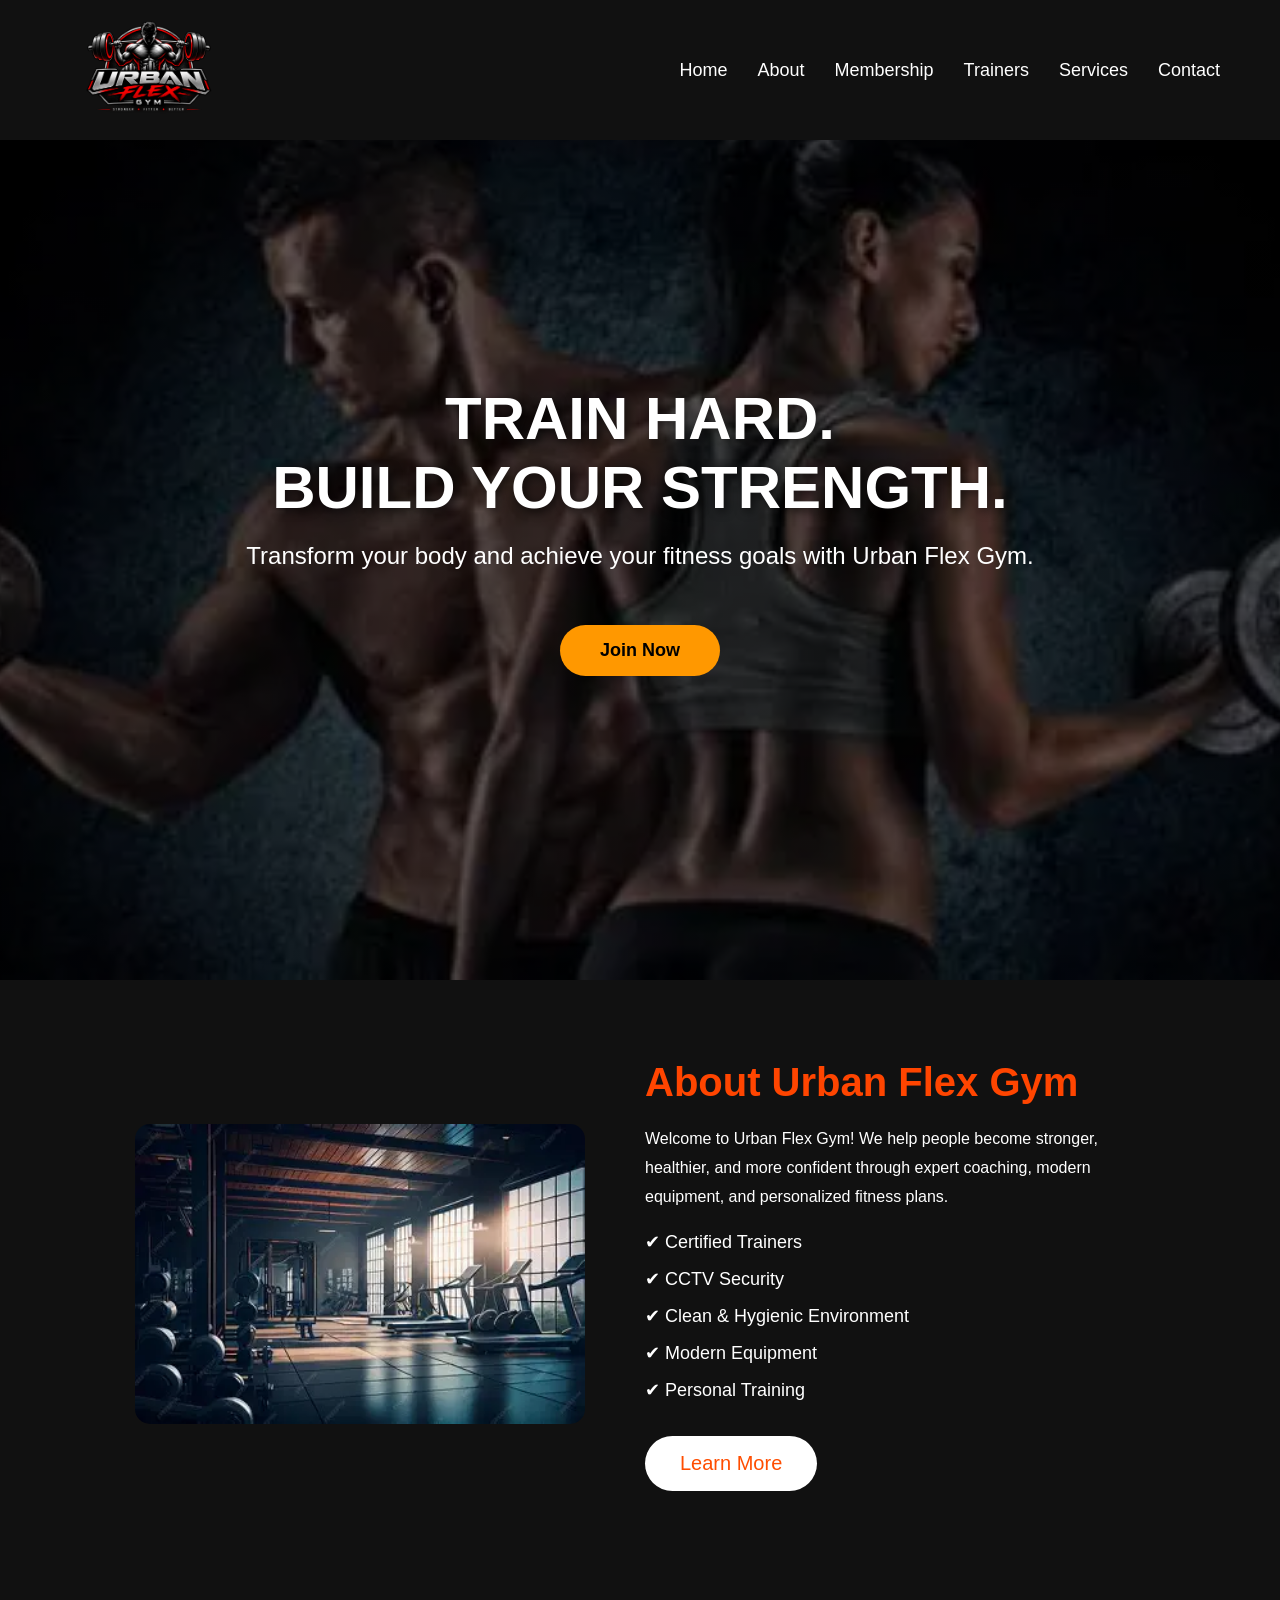
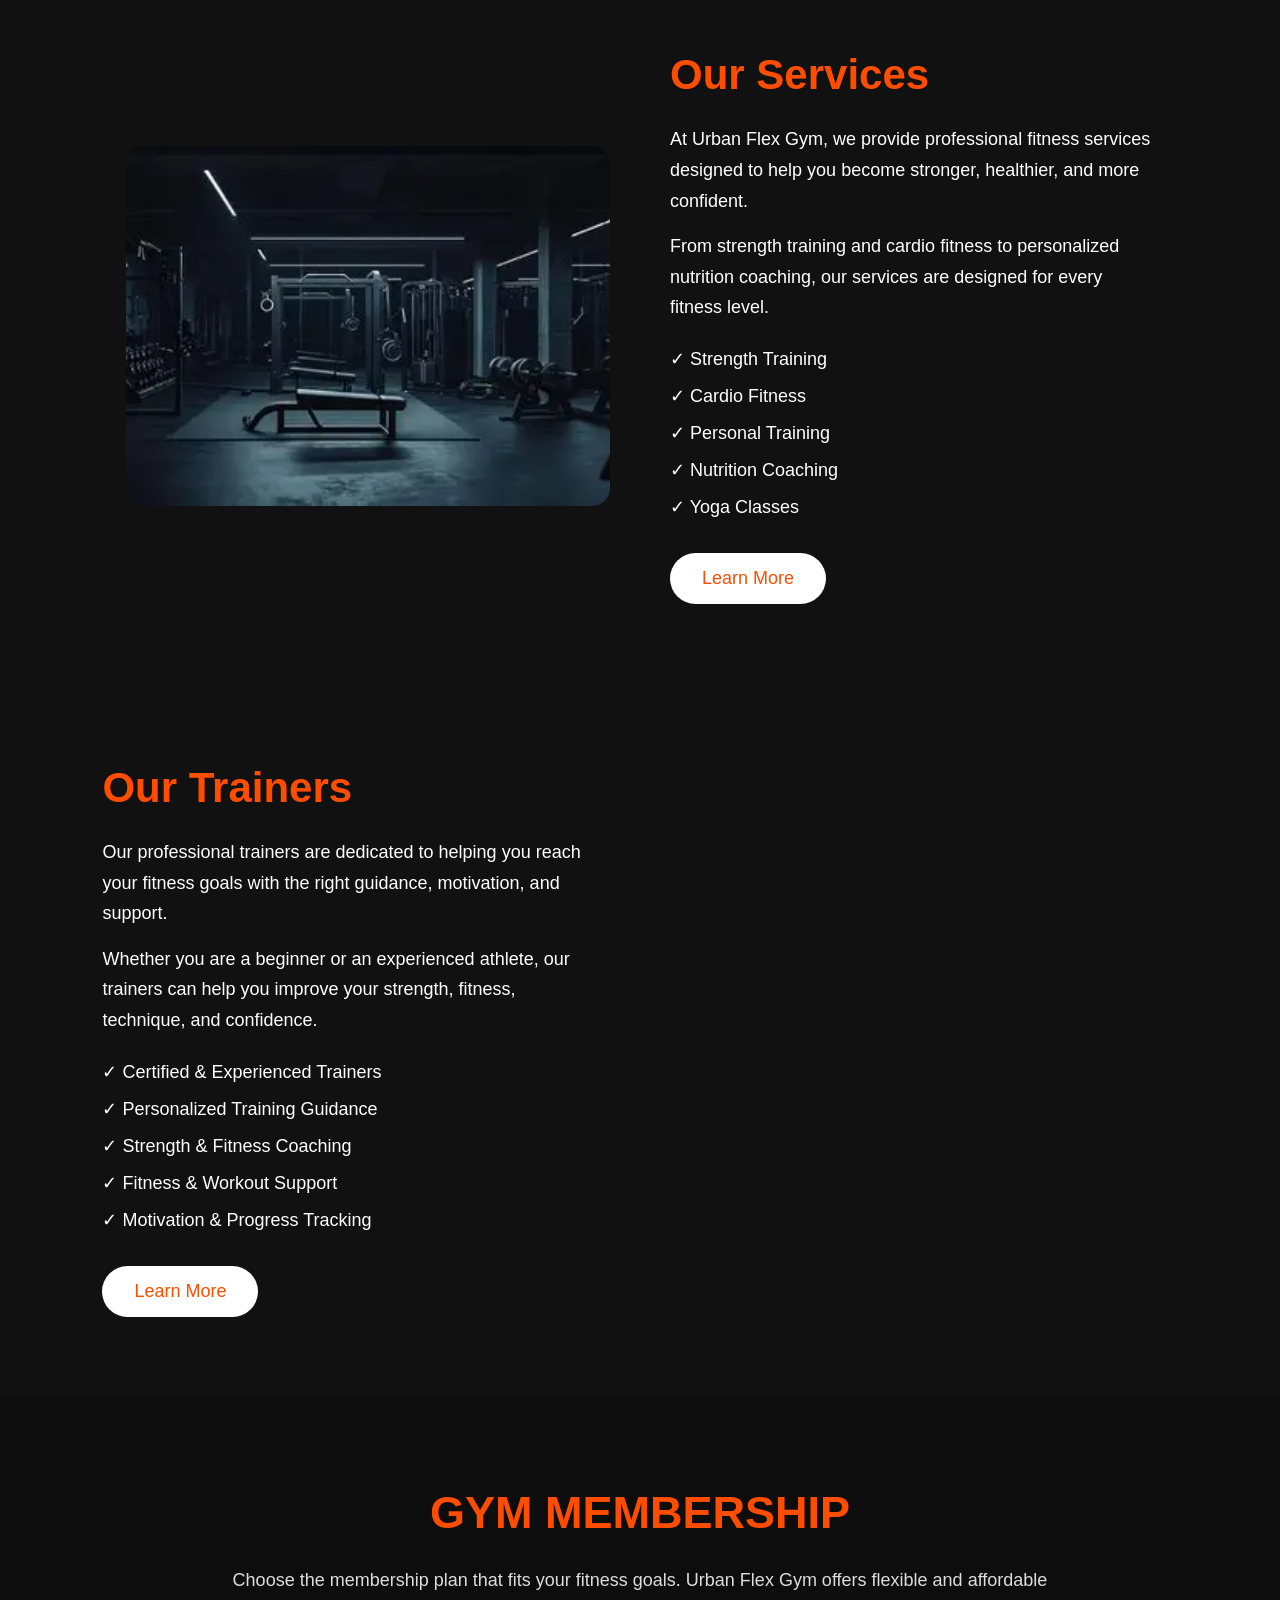
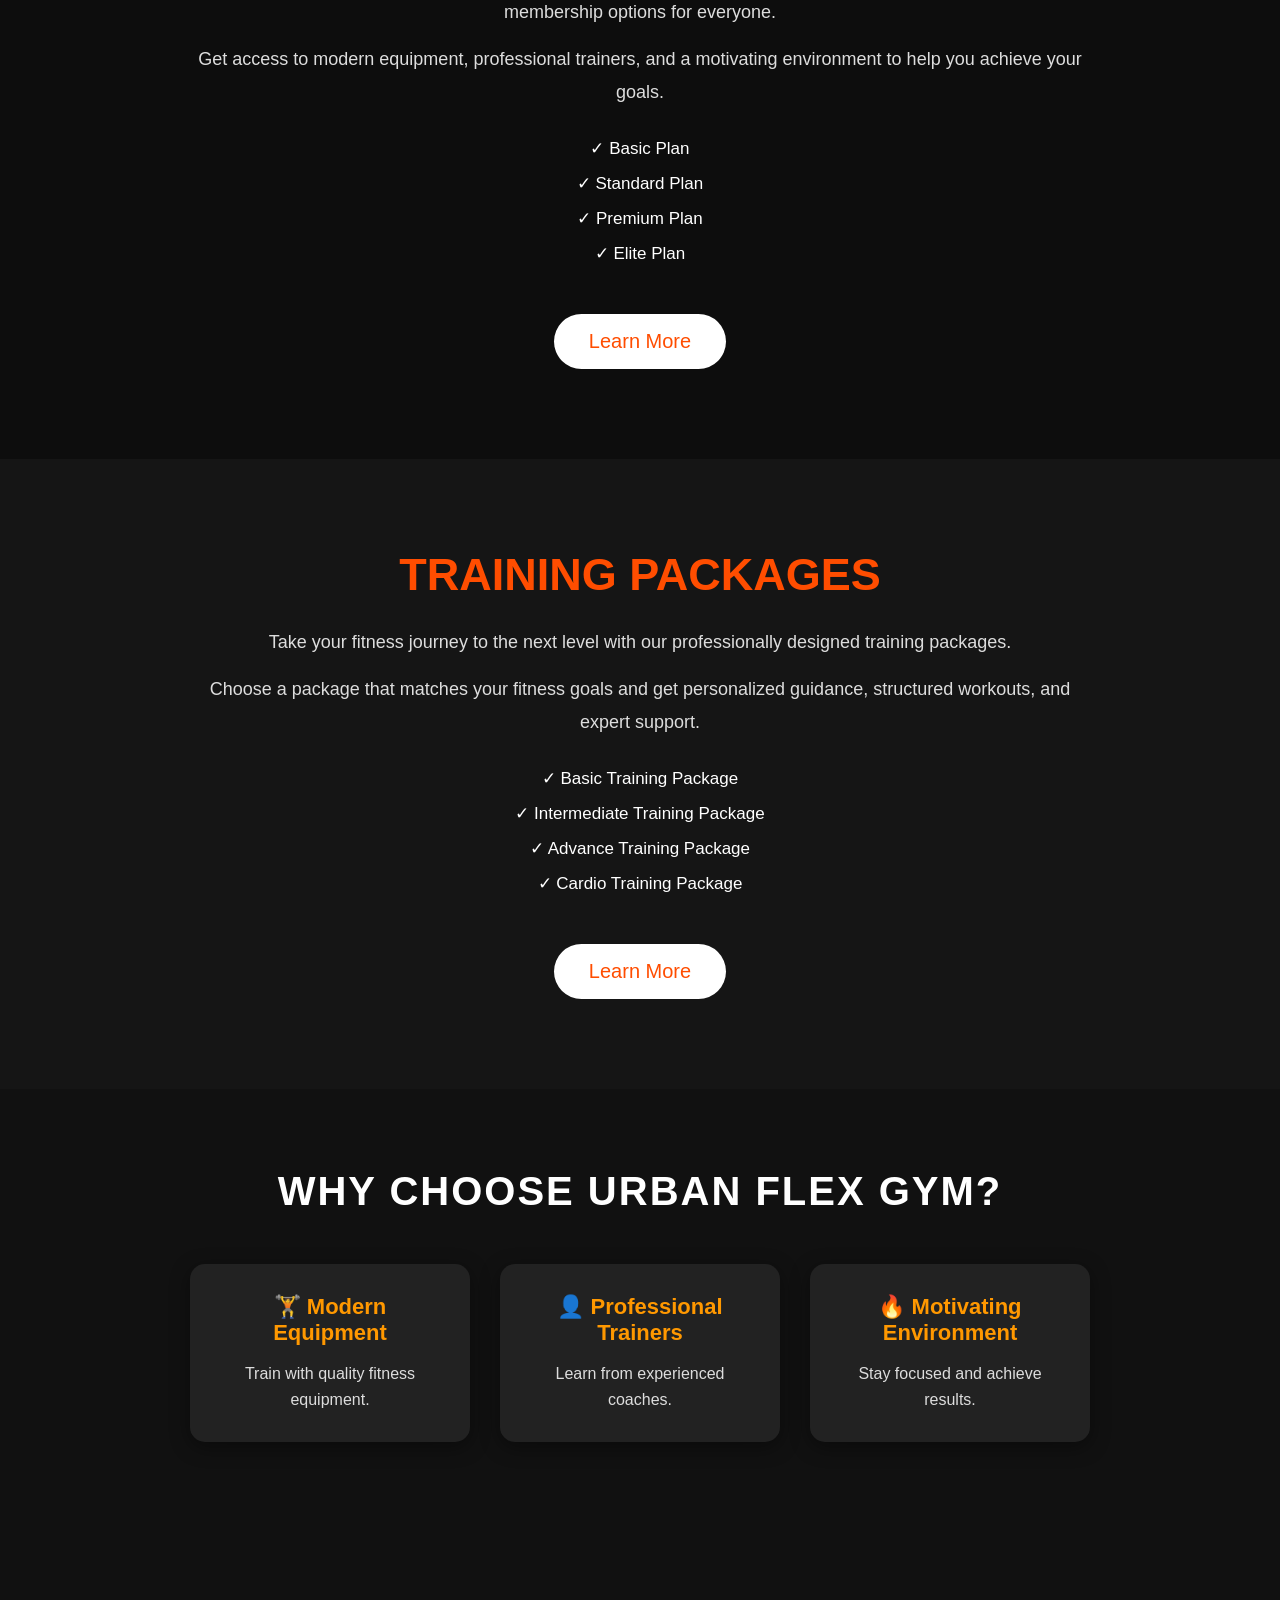
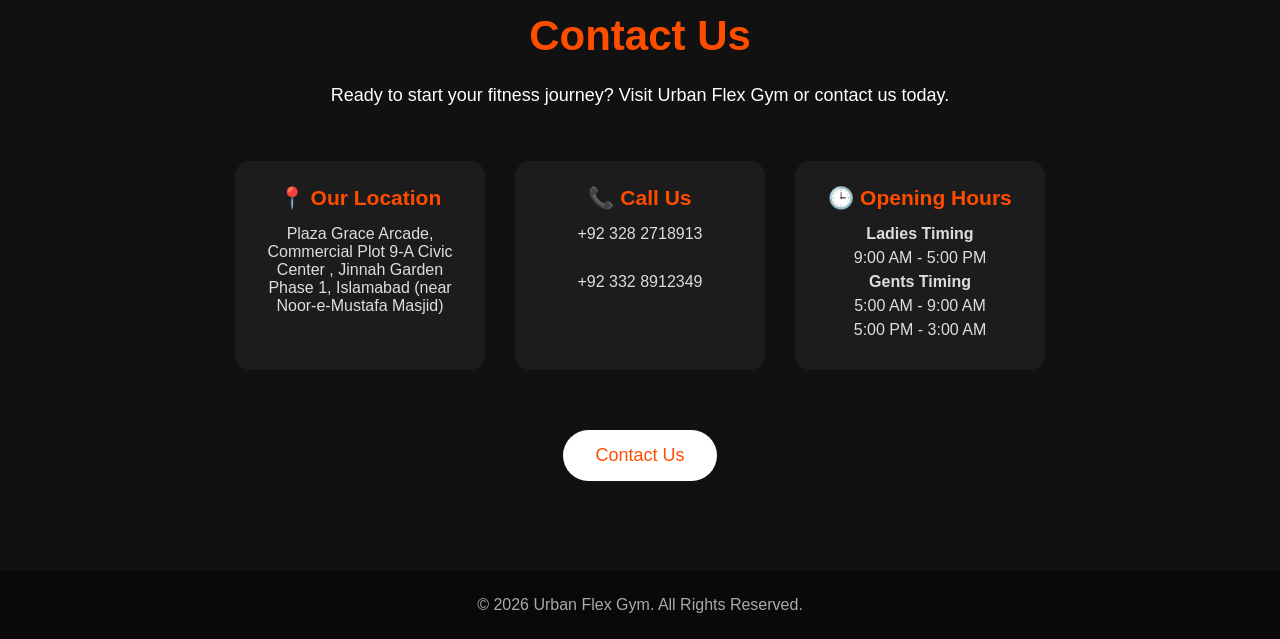
==== index.html @ c43db7a6 "Update index.html" ====
<!DOCTYPE html>
<html lang="en">
<head>
    <meta charset="UTF-8">
    <meta name="viewport" content="width=device-width, initial-scale=1.0">
    <meta name="google-site-verification" content="N450OUTRrQP66D0d65QCOvaPTi2yHdJYm7eD_qk-cuo" />
    <title>URBAN FLEX GYM</title>
    <link rel="stylesheet" href="style.css">
</head>
<body>

<nav>
 <h2 class="logo">UFG <span>Urban Flex Gym</span></h2>
        <header>
    <nav class="navbar">
        <div class="logo">
            <img src="565ece31-063a-4059-86ee-0f051c8fa37d.png" alt="Urban Flex Gym logo" class="logo-img">
           </div>
        <ul class="nav-links">
            <li><a href="index.html">Home</a></li>
            <li><a href="about.html">About</a></li>
            <li><a href="membership packages.html">Membership</a></li>
            <li><a href="trainers.html">Trainers</a></li>
            <li><a href="services.html">Services</a></li>
            <li><a href="contact.html">Contact</a></li>
        </ul> 
    </nav>
</header>
</nav>
<section class="hero">

    <div class="hero-content">
        <h1>
TRAIN HARD.
<br>
BUILD YOUR STRENGTH.
</h1>


<p>
Transform your body and achieve your fitness goals with Urban Flex Gym.
</p>
<a href="contact.html" class="join-btn">
    Join Now
</a>

        
    </div>

</section>
<section class="about" id="about">

    <div class="about-image">
        <img src="OIP (1).webp" alt="Gym">
        
    </div>

    <div class="about-text">

        <h2>About Urban Flex Gym</h2>

        <p>
            Welcome to Urban Flex Gym! We help people become stronger,
            healthier, and more confident through expert coaching,
            modern equipment, and personalized fitness plans.
        </p>

        <ul>
            <li>✔ Certified Trainers</li>
            <li>✔ CCTV Security</li>
            <li>✔ Clean & Hygienic Environment</li>
            <li>✔ Modern Equipment</li>
            <li>✔ Personal Training</li>

        </ul>

        <a href="about.html" class="learn-more">Learn More</a>

    </div>

</section>
<!-- Services Section -->
<section class="services-section">

    <div class="services-image">
        <img src="OIP (2).webp" alt="Urban Flex Gym Services">
    </div>

    <div class="services-content">

        <h2>Our Services</h2>

        <p>
            At Urban Flex Gym, we provide professional fitness services
            designed to help you become stronger, healthier, and more confident.
        </p>

        <p>
            From strength training and cardio fitness to personalized
            nutrition coaching, our services are designed for every fitness level.
        </p>

        <ul>
            <li>✓ Strength Training</li>
            <li>✓ Cardio Fitness</li>
            <li>✓ Personal Training</li>
            <li>✓ Nutrition Coaching</li>
            
            <li>✓ Yoga Classes</li>
        </ul>

        <a href="services.html" class="learn-more">
            Learn More
        </a>

    </div>

</section>
<!-- Trainers Section -->
<section class="trainers-section">

    

    <div class="trainers-content">

        <h2>Our Trainers</h2>

        <p>
            Our professional trainers are dedicated to helping you reach
            your fitness goals with the right guidance, motivation, and support.
        </p>

        <p>
            Whether you are a beginner or an experienced athlete, our trainers
            can help you improve your strength, fitness, technique, and confidence.
        </p>

        <ul>
            <li>✓ Certified & Experienced Trainers</li>
            <li>✓ Personalized Training Guidance</li>
            <li>✓ Strength & Fitness Coaching</li>
            
            <li>✓ Fitness & Workout Support</li>
            <li>✓ Motivation & Progress Tracking</li>
        </ul>

        <a href="trainers.html" class="learn-more">
            Learn More
        </a>

    </div>

</section>

    
<!-- Membership Section -->
<section class="membership-section">

    <div class="membership-content">

        <h2>Gym Membership</h2>

        <p>
            Choose the membership plan that fits your fitness goals.
            Urban Flex Gym offers flexible and affordable membership
            options for everyone.
        </p>

        <p>
            Get access to modern equipment, professional trainers,
            and a motivating environment to help you achieve your goals.
        </p>

        <ul>
        
            
            <li>✓ Basic Plan</li>
            <li>✓ Standard Plan</li>
            <li>✓ Premium Plan</li>
            <li>✓ Elite Plan</li>
        </ul>

        <a href="membership packages.html" class="learn-more">
            Learn More
        </a>

    </div>

</section>
<!-- Training Packages Section -->
<section class="training-section">

    

    <div class="training-content">

        <h2>Training Packages</h2>

        <p>
            Take your fitness journey to the next level with our
            professionally designed training packages.
        </p>

        <p>
            Choose a package that matches your fitness goals and get
            personalized guidance, structured workouts, and expert support.
        </p>

        <ul>
            <li>✓ Basic Training Package</li>
            <li>✓ Intermediate Training Package</li>
            
            <li>✓ Advance Training Package</li>
            <li>✓ Cardio Training Package</li>
    
        </ul>

        <a href="membership packages.html" class="learn-more">
            Learn More
        </a>

    </div>

</section>
<!-- Why Choose Us -->


<section class="why-us">


<h2>
Why Choose Urban Flex Gym?
</h2>


<div class="why-container">


<div>
<h3>🏋 Modern Equipment</h3>
<p>Train with quality fitness equipment.</p>
</div>



<div>
<h3>👤 Professional Trainers</h3>
<p>Learn from experienced coaches.</p>
</div>



<div>
<h3>🔥 Motivating Environment</h3>
<p>Stay focused and achieve results.</p>
</div>



</div>


</section>

<!-- Contact Us Section -->
<section class="contact-section">

    <div class="contact-content">

        <h2>Contact Us</h2>

        <p>
            Ready to start your fitness journey?
            Visit Urban Flex Gym or contact us today.
        </p>

        <div class="contact-info">

            <div class="contact-item">
                <h3>📍 Our Location</h3>
                <p>Plaza Grace Arcade,
                    Commercial Plot 9-A 
                    Civic Center ,
                    Jinnah Garden Phase 1, Islamabad
                    (near Noor-e-Mustafa Masjid)</p>
            </div>

            <div class="contact-item">
                <h3>📞 Call Us</h3>
                <p>+92 328 2718913</p><br>
                <p>+92 332 8912349</p>
            </div>

            
            <div class="contact-item">
    <h3>🕒 Opening Hours</h3>

    <p><strong>Ladies Timing</strong></p>
    <p>9:00 AM - 5:00 PM</p>

    <p><strong>Gents Timing</strong></p>
    <p>5:00 AM - 9:00 AM</p>
    <P>5:00 PM - 3:00 AM </P>
     </div>

</div>
<a href="contact.html" class="learn-more">
            Contact Us
        </a>

    </div>
</section>
<footer>

<p>
© 2026 Urban Flex Gym. All Rights Reserved.
</p>

</footer>



</body>

</html>
---- style.css ----
html{
    scroll-behavior:smooth;
}
*{
    margin:0;
    padding:0;
    box-sizing:border-box;
}
header{
    position: fixed;
    top: 0;
    width: 100%;
    z-index: 1000;
}
body{
    font-family:Arial, sans-serif;
    padding-top: 80px;
}
nav{
    display:flex;
    justify-content:space-between;
    align-items:center;
    padding:20px 60px;
    background:#111;
    position:fixed;
    top:0;
    left:0;
    width:100%;
    z-index:1000;
}
.logo{
    color:#ff4500;
    font-size:30px;
    font-weight:bold;
}
.logo-img{
    height: 100px;/*adjust size*/
    width:auto;
    display:block;
}
.logo span{
    color:white;
    font-size:22px;
}
nav ul{
    display:flex;
    list-style:none;
    gap:30px;
}

nav a{
    color:white;
    text-decoration:none;
    font-size:18px;
    transition:0.3s;
}

nav a:hover{
    color:#ff4500;
}
.hero{
    height:100vh;
    background:
        linear-gradient(rgba(0,0,0,0.6), rgba(0,0,0,0.6)),
        url("OIP.webp");

    background-size:cover;
    background-position:center;

    display:flex;
    justify-content:center;
    align-items:center;
    text-align:center;
    color:white;
}
.hero button{
    transition:all 0.3s ease;
}

.hero button:hover{
    background: white;
    color: orangered;
    transform: translateY(-3px);
    box-shadow: 0 10px 20px rgba(255,102,0,0.5);
}

.hero h1{
    font-size:60px;
    margin-bottom:20px;
    transition:0.3s;
      text-shadow: 3px 3px 10px rgba(0,0,0,0.6);

}
.hero h1:hover{
    letter-spacing:3px;
    font-size: 70px;

}

.hero p{
    font-size:24px;
    margin-bottom:30px
}
    .btn{
    display:inline-block;
    background:#ff4500;
    color:white;
    padding:15px 40px;
    text-decoration:none;
    border-radius:50px;
    font-weight:bold;
    transition:0.3s;
}
.btn:hover{
    background:#ff6a00;
    transform:translateY(-5px);
}
@media (max-width:768px){

    nav{
        flex-direction:column;
        padding:20px;
    }

    nav ul{
        flex-direction:column;
        margin-top:20px;
        gap:15px;
    }

    .hero h1{
        font-size:40px;
    }

    .hero p{
        font-size:20px;
    }

}
nav ul li a{
    color: white;
    text-decoration: none;
    transition: 0.3s ease;
}

nav ul li a:hover{
    color: orangered;
}
/* Join Now Button */

.join-btn {

    display: inline-block;

    margin-top: 25px;

    padding: 15px 40px;

    background: #ff9800;

    color: black;

    text-decoration: none;

    font-size: 18px;

    font-weight: bold;

    border-radius: 30px;

    transition: 0.3s;

}


.join-btn:hover {

    background: white;

    color: black;

    transform: scale(1.08);

}
/* ==========================
   Why Choose Us Section
========================== */

.why-us {

    padding: 80px 20px;

    text-align: center;

    background: #111;

    color: white;

}


.why-us h2 {

    font-size: 40px;

    margin-bottom: 50px;

    text-transform: uppercase;

    letter-spacing: 2px;

}



.why-container {

    display: flex;

    justify-content: center;

    gap: 30px;

    flex-wrap: wrap;

}



.why-container div {

    width: 280px;

    background: #222;

    padding: 30px;

    border-radius: 15px;

    box-shadow: 0 5px 20px rgba(0,0,0,0.4);

    transition: 0.4s;

}



.why-container div:hover {

    transform: translateY(-10px);

    border: 2px solid #ff9800;

}



.why-container h3 {

    color: #ff9800;

    font-size: 22px;

    margin-bottom: 15px;

}



.why-container p {

    color: #ddd;

    line-height: 1.6;

}






/* ==========================
   Home CTA Section
========================== */


.home-cta {

    padding: 90px 20px;

    text-align: center;

    color: white;


    background:

    linear-gradient(
        rgba(0,0,0,0.75),
        rgba(0,0,0,0.75)
    ),

    url("images/gym-background.jpg");


    background-size: cover;

    background-position: center;

}



.home-cta h2 {

    font-size: 45px;

    margin-bottom: 20px;

}



.home-cta p {

    font-size: 20px;

    margin-bottom: 35px;

}




/* Button */

.home-cta .btn {

    display: inline-block;

    padding: 15px 35px;

    background: #ff9800;

    color: black;

    text-decoration: none;

    border-radius: 30px;

    font-weight: bold;

    transition: 0.3s;

}



.home-cta .btn:hover {

    background: white;

    transform: scale(1.05);

}
.about{
    display: flex;
    justify-content: center;
    align-items: center;
    gap: 60px;
    padding: 80px 10%;
    background: #111;
    color: white;
    flex-wrap: wrap;
}
.about-image img{
    width: 450px;
    border-radius: 15px;
}
.about-text{
    max-width: 500px;
}
.about-text h2{
    font-size: 40px;
    margin-bottom: 20px;
    color: orangered;
}
.about-text p{
    line-height: 1.8;
    margin-bottom: 20px;
}
.about-text ul{
    list-style: none;
    padding: 0;
}
.about-text li{
    margin: 15px 0;
    font-size: 18px;
}
.about-text button{
    margin-top: 25px;
    padding: 15px 35px;
    border: none;
    border-radius: 30px;
    background: orangered;
    color: white;
    font-size: 18px;
    cursor: pointer;
    transition: 0.3s;
}
.about-text button:hover{
    background: white;
    color: orangered;
}
.page-banner{
    background:#111;
    color:white;
    text-align:center;
    padding:80px 20px;
}

.page-banner h1{
    font-size:50px;
    color:#ff5a00;
    margin-bottom:10px;
}

.page-banner p{
    color:#ddd;
    font-size:20px;
}

.about-page{
    width:90%;
    max-width:1200px;
    margin:60px auto;
}

.about-card{
    background:#2b2b2b;
    color:white;
    padding:35px;
    margin-bottom:30px;
    border-radius:15px;
    box-shadow:0 0 15px rgba(0,0,0,.3);
    transition:0.3s;
}

.about-card:hover{
    transform:translateY(-8px);
    box-shadow:0 0 25px rgba(255,90,0,.4);
}

.about-card h2{
    color:#ff5a00;
    margin-bottom:20px;
}

.about-card p{
    line-height:1.8;
    color:#ddd;
}

.about-card ul{
    margin-top:20px;
    padding-left:20px;
}

.about-card ul li{
    margin-bottom:12px;
    color:#ddd;
}

.active{
    color:#ff5a00;
    font-weight:bold;
}
.learn-more {
    display: inline-block;
    background-color: white;
    color: #ff4d00;
    text-decoration: none;
    padding: 16px 35px;
    border-radius: 30px;
    font-size: 20px;
    margin-top: 20px;
    transition: 0.3s;
}

.learn-more:hover {
    background-color: #ff4d00;
    color: white;
    transform: translateY(-3px);
}
/* ================================= */
/* PROFESSIONAL SERVICES PAGE */
/* ================================= */


/* Services Hero */

.services-hero {
    padding: 100px 8%;
    background-color: #111;
    text-align: center;
}

.services-hero h2 {
    color: #ff4d00;
    font-size: 52px;
    margin-bottom: 20px;
}

.services-hero p {
    color: white;
    font-size: 20px;
    line-height: 1.6;
}


/* Services Introduction */

.services-intro {
    padding: 70px 8%;
    background-color: #181818;
    text-align: center;
}

.services-intro h2 {
    color: #ff4d00;
    font-size: 38px;
    margin-bottom: 20px;
}

.services-intro p {
    color: #ddd;
    max-width: 850px;
    margin: auto;
    font-size: 18px;
    line-height: 1.8;
}


/* Services Cards */

.services-page {
    padding: 80px 8%;
    background-color: #111;

    display: grid;
    grid-template-columns: repeat(3, 1fr);
    gap: 30px;
}


/* Individual Service */

.service-box {
    background-color: #1c1c1c;
    padding: 40px 30px;

    border-radius: 15px;

    text-align: center;

    border: 1px solid #292929;

    transition: 0.3s;
}

.service-box:hover {
    transform: translateY(-10px);

    border-color: #ff4d00;

    box-shadow: 0 10px 30px rgba(255, 77, 0, 0.25);
}


/* Service Icon */

.service-icon {
    font-size: 45px;
    margin-bottom: 20px;
}


.service-box h3 {
    color: #ff4d00;
    font-size: 25px;
    margin-bottom: 15px;
}


.service-box p {
    color: #ddd;
    font-size: 16px;
    line-height: 1.7;
}


/* Benefits Section */

.service-benefits {
    padding: 80px 8%;
    background-color: #181818;
    text-align: center;
}


.service-benefits h2 {
    color: #ff4d00;
    font-size: 40px;
    margin-bottom: 50px;
}


.benefits-container {
    display: flex;
    justify-content: center;
    gap: 30px;
    flex-wrap: wrap;
}


.benefit {
    width: 280px;
    padding: 30px;
    background-color: #222;
    border-radius: 15px;
}


.benefit h3 {
    color: white;
    font-size: 20px;
}


.benefit p {
    color: #bbb;
    line-height: 1.6;
}


/* Call To Action */

.services-cta {
    padding: 90px 8%;
    background-color: #ff4d00;
    text-align: center;
}


.services-cta h2 {
    color: white;
    font-size: 42px;
    margin-bottom: 15px;
}


.services-cta p {
    color: white;
    font-size: 19px;
    margin-bottom: 30px;
}


.services-cta .learn-more {
    display: inline-block;

    background-color: white;
    color: #ff4d00;

    text-decoration: none;

    padding: 15px 35px;

    border-radius: 30px;

    font-size: 18px;
    font-weight: bold;

    transition: 0.3s;
}


.services-cta .learn-more:hover {
    background-color: #111;
    color: white;
}
/* Services Section */

.services-section {
    min-height: 600px;
    padding: 80px 8%;
    background-color: #111;
    display: flex;
    align-items: center;
    justify-content: center;
    gap: 60px;
}

.services-image {
    width: 45%;
}

.services-image img {
    width: 100%;
    height: 360px;
    object-fit: cover;
    border-radius: 18px;
}

.services-content {
    width: 45%;
}

.services-content h2 {
    color: #ff4d00;
    font-size: 42px;
    margin-bottom: 25px;
}

.services-content p {
    color: white;
    font-size: 18px;
    line-height: 1.7;
    margin-bottom: 15px;
}

.services-content ul {
    list-style: none;
    padding: 0;
    margin: 25px 0;
}

.services-content li {
    color: white;
    font-size: 18px;
    margin: 15px 0;
}

.services-content .learn-more {
    display: inline-block;
    background-color: white;
    color: #ff4d00;
    text-decoration: none;
    padding: 15px 32px;
    border-radius: 30px;
    font-size: 18px;
    margin-top: 10px;
    transition: 0.3s;
}

.services-content .learn-more:hover {
    background-color: #ff4d00;
    color: white;
    transform: translateY(-3px);
}
/* =========================================================
   MEMBERSHIP PAGE ONLY
   DO NOT AFFECT OTHER PAGES
========================================================= */


/* =========================
   MEMBERSHIP HERO
========================= */

.membership-hero {
    min-height: 380px;
    padding: 90px 20px;

    display: flex;
    flex-direction: column;
    align-items: center;
    justify-content: center;

    text-align: center;

    background:
        linear-gradient(
            rgba(0,0,0,0.72),
            rgba(0,0,0,0.90)
        ),
        url("images/gym-bg.jpg");

    background-size: cover;
    background-position: center;
}

.membership-hero h2 {
    color: #ffffff;
    font-size: clamp(40px, 6vw, 62px);
    text-transform: uppercase;
    margin-bottom: 20px;
}

.membership-hero h2::after {
    content: "";
    display: block;

    width: 65px;
    height: 3px;

    background: #ff4d00;

    margin: 18px auto;
}

.membership-hero p {
    max-width: 700px;

    color: #cccccc;

    font-size: 18px;
}


/* =========================
   MEMBERSHIP INTRO
========================= */

.membership-intro {
    padding: 65px 20px 35px;

    background: #0d0d0d;

    text-align: center;
}

.membership-intro h2 {
    color: #ffffff;

    font-size: 42px;

    text-transform: uppercase;

    margin-bottom: 15px;
}

.membership-intro h2::after {
    content: "";

    display: block;

    width: 55px;
    height: 3px;

    background: #ff4d00;

    margin: 15px auto;
}

.membership-intro p {
    max-width: 800px;

    margin: auto;

    color: #aaaaaa;

    font-size: 16px;
}


/* =========================================================
   MEMBERSHIP CARDS
========================================================= */

.membership-container {

    max-width: 1400px;

    margin: 0 auto;

    padding: 40px 5% 90px;

    background: #0d0d0d;

    display: grid;

    grid-template-columns: repeat(4, 1fr);

    gap: 25px;

    align-items: stretch;
}


/* =========================
   CARD
========================= */

.membership-card {

    position: relative;

    min-height: 530px;

    padding: 32px 26px 28px;

    display: flex;

    flex-direction: column;

    background:
        linear-gradient(
            145deg,
            #191919,
            #0d0d0d
        );

    border: 1px solid #333333;

    border-radius: 16px;

    box-shadow:
        0 15px 35px rgba(0,0,0,0.45);

    transition: 0.4s ease;
}


.membership-card:hover {

    transform: translateY(-10px);

    border-color: #ff4d00;

    box-shadow:
        0 20px 45px rgba(255,77,0,0.20);
}


/* =========================
   CARD TOP
========================= */

.membership-card .card-top {

    text-align: center;
}

.membership-card .card-top h2,
.membership-card .card-top h3 {

    color: #ffffff;

    font-size: 23px;

    text-transform: uppercase;

    margin-bottom: 15px;
}


/* =========================
   PRICE
========================= */

.membership-card .price {

    color: #ff4d00;

    font-size: 38px;

    font-weight: 900;

    margin-bottom: 8px;
}

.membership-card .price small {

    color: #ffffff;

    font-size: 17px;

    font-weight: 700;
}


/* =========================
   DURATION
========================= */

.membership-card .duration {

    display: inline-block;

    padding: 5px 17px;

    margin-bottom: 25px;

    background: #292929;

    color: #dddddd;

    border-radius: 20px;

    font-size: 12px;

    font-weight: bold;

    letter-spacing: 1px;
}


/* =========================
   CARD LINE
========================= */

.membership-card .card-line {

    width: 100%;

    height: 1px;

    background: #303030;

    margin-bottom: 18px;
}


/* =========================
   FEATURES
========================= */

.membership-card ul {

    margin-bottom: 25px;
}

.membership-card ul li {

    padding: 13px 0;

    border-bottom: 1px solid #292929;

    color: #dddddd;

    font-size: 14px;
}


/* =========================
   JOIN BUTTON
========================= */

.membership-card .join-button,
.membership-card > a {

    width: 100%;

    margin-top: auto;

    padding: 14px;

    display: block;

    text-align: center;

    background: transparent;

    border: 1px solid #ff4d00;

    border-radius: 6px;

    color: #ffffff;

    font-size: 13px;

    font-weight: 900;

    text-transform: uppercase;

    letter-spacing: 1px;

    transition: 0.3s ease;
}

.membership-card .join-button:hover,
.membership-card > a:hover {

    background: #ff4d00;

    color: #ffffff;

    transform: translateY(-3px);
}


/* =========================================================
   MOST POPULAR MEMBERSHIP
========================================================= */

.membership-card.popular {

    border: 2px solid #ff4d00;

    box-shadow:
        0 0 30px rgba(255,77,0,0.22);
}

.membership-card.popular:hover {

    transform: translateY(-13px);

    box-shadow:
        0 0 45px rgba(255,77,0,0.30);
}


/* =========================
   POPULAR BADGE
========================= */

.membership-card .popular-badge {

    position: absolute;

    top: -14px;

    left: 50%;

    transform: translateX(-50%);

    background: #ff4d00;

    color: #ffffff;

    padding: 7px 20px;

    border-radius: 20px;

    font-size: 10px;

    font-weight: 900;

    letter-spacing: 1px;

    white-space: nowrap;
}


/* =========================================================
   ELITE PLAN
========================================================= */

.membership-card.elite {

    border: 1px solid #ff4d00;

    background:
        linear-gradient(
            145deg,
            #21140d,
            #0d0d0d
        );

    box-shadow:
        0 0 30px rgba(255,77,0,0.20);
}

.membership-card.elite:hover {

    border-color: #ff6a00;

    box-shadow:
        0 0 50px rgba(255,77,0,0.32);
}


/* Elite Label */

.membership-card .elite-label {

    position: absolute;

    top: -14px;

    left: 50%;

    transform: translateX(-50%);

    background: #ff4d00;

    color: #ffffff;

    padding: 7px 22px;

    border-radius: 20px;

    font-size: 10px;

    font-weight: 900;

    letter-spacing: 1px;

    white-space: nowrap;
}


/* =========================================================
   TRAINING PACKAGES ONLY
========================================================= */

.packages {

    max-width: 1200px;

    margin: 0 auto;

    padding: 80px 5%;

    background: #080808;

    display: grid;

    grid-template-columns: repeat(3, 1fr);

    gap: 28px;
}


/* =========================
   TRAINING CARD
========================= */

.package-card {

    position: relative;

    min-height: 470px;

    padding: 35px 28px;

    display: flex;

    flex-direction: column;

    background:
        linear-gradient(
            145deg,
            #191919,
            #0d0d0d
        );

    border: 1px solid #333333;

    border-radius: 16px;

    box-shadow:
        0 15px 35px rgba(0,0,0,0.45);

    transition: 0.4s ease;
}

.package-card:hover {

    transform: translateY(-10px);

    border-color: #ff4d00;

    box-shadow:
        0 20px 45px rgba(255,77,0,0.20);
}


/* Training Heading */

.package-card h2 {

    color: #ffffff;

    font-size: 22px;

    margin-bottom: 15px;

    text-transform: uppercase;
}


/* Training Price */

.package-card h3 {

    color: #ff4d00;

    font-size: 32px;

    font-weight: 900;

    margin-bottom: 12px;
}


/* Description */

.package-card > p {

    color: #999999;

    font-size: 14px;

    margin-bottom: 18px;
}


/* Features */

.package-card ul {

    margin-bottom: 25px;
}

.package-card li {

    padding: 11px 0;

    border-bottom: 1px solid #292929;

    color: #dddddd;

    font-size: 14px;
}


/* Training Button */

.package-card .btn {

    width: 100%;

    margin-top: auto;

    background: transparent;

    border: 1px solid #ff4d00;

    color: #ffffff;
}

.package-card .btn:hover {

    background: #ff4d00;

    color: #ffffff;
}


/* =========================================================
   TRAINING POPULAR
========================================================= */

.package-card.popular {

    border: 2px solid #ff4d00;

    box-shadow:
        0 0 30px rgba(255,77,0,0.20);
}

.package-card.popular:hover {

    transform: translateY(-13px);
}


/* Training Badge */

.package-card .badge {

    position: absolute;

    top: -14px;

    left: 50%;

    transform: translateX(-50%);

    background: #ff4d00;

    color: #ffffff;

    padding: 7px 20px;

    border-radius: 20px;

    font-size: 10px;

    font-weight: 900;

    letter-spacing: 1px;

    white-space: nowrap;
}


/* =========================================================
   MEMBERSHIP BENEFITS
========================================================= */

.membership-benefits {

    padding: 90px 5%;

    background: #111111;

    text-align: center;
}

.membership-benefits h2 {
    font-size: 42px;
    text-transform: uppercase;
    margin-bottom: 50px;

    color: #ff4d00;
    font-weight: 900;

    text-shadow: 0 0 15px rgba(255, 77, 0, 0.35);
}
.membership-benefit-container {

    max-width: 1200px;

    margin: auto;

    display: grid;

    grid-template-columns: repeat(4, 1fr);

    gap: 22px;
}

.membership-benefit {

    padding: 30px 22px;

    background: #191919;

    border: 1px solid #292929;

    border-radius: 13px;

    transition: 0.3s ease;
}

.membership-benefit:hover {

    transform: translateY(-8px);

    border-color: #ff4d00;

    box-shadow:
        0 12px 30px rgba(255,77,0,0.18);
}

.membership-benefit h3 {

    color: #ff4d00;

    font-size: 19px;

    margin-bottom: 12px;
}

.membership-benefit p {

    color: #aaaaaa;

    font-size: 14px;
}


/* =========================================================
   MEMBERSHIP CTA
========================================================= */

.membership-cta {

    padding: 100px 20px;

    text-align: center;

    background:
        linear-gradient(
            rgba(0,0,0,0.78),
            rgba(0,0,0,0.90)
        ),
        url("images/gym-bg.jpg");

    background-size: cover;

    background-position: center;
}

.membership-cta p {

    color: #ff4d00;

    font-size: 12px;

    font-weight: 900;

    letter-spacing: 3px;

    margin-bottom: 12px;
}

.membership-cta h2 {

    font-size: clamp(32px, 5vw, 55px);

    text-transform: uppercase;

    margin-bottom: 30px;
}

.membership-cta a {

    display: inline-block;

    padding: 14px 32px;

    background: #ff4d00;

    color: #ffffff;

    border-radius: 6px;

    font-size: 13px;

    font-weight: 900;

    text-transform: uppercase;

    transition: 0.3s ease;
}

.membership-cta a:hover {

    background: #ffffff;

    color: #ff4d00;

    transform: translateY(-3px);
}


/* =========================================================
   MEMBERSHIP PAGE RESPONSIVE
========================================================= */

@media (max-width: 1100px) {

    .membership-container {

        grid-template-columns: repeat(2, 1fr);
    }

    .membership-benefit-container {

        grid-template-columns: repeat(2, 1fr);
    }

    .packages {

        grid-template-columns: repeat(2, 1fr);
    }
}


@media (max-width: 700px) {

    .membership-hero {

        min-height: 420px;
    }

    .membership-container {

        grid-template-columns: 1fr;

        padding-left: 6%;
        padding-right: 6%;
    }

    .membership-card {

        min-height: 520px;
    }

    .packages {

        grid-template-columns: 1fr;

        padding-left: 6%;
        padding-right: 6%;
    }

    .package-card {

        min-height: 470px;
    }

    .membership-benefit-container {

        grid-template-columns: 1fr;
    }

}
/* Trainers Section */

.trainers-section {
    min-height: 600px;
    padding: 80px 8%;
    background-color: #111;
    display: flex;
    align-items: center;
    gap: 60px;
}


.trainers-content {
    width: 45%;
}

.trainers-content h2 {
    color: #ff4d00;
    font-size: 42px;
    margin-bottom: 25px;
}

.trainers-content p {
    color: white;
    font-size: 18px;
    line-height: 1.7;
    margin-bottom: 15px;
}

.trainers-content ul {
    list-style: none;
    padding: 0;
    margin: 25px 0;
}

.trainers-content li {
    color: white;
    font-size: 18px;
    margin: 15px 0;
}

.trainers-content .learn-more {
    display: inline-block;
    background-color: white;
    color: #ff4d00;
    text-decoration: none;
    padding: 15px 32px;
    border-radius: 30px;
    font-size: 18px;
    margin-top: 10px;
    transition: 0.3s;
}

.trainers-content .learn-more:hover {
    background-color: #ff4d00;
    color: white;
    transform: translateY(-3px);
}
.trainers{
    background:#111;
    color:white;
    text-align:center;
    padding:80px 10%;
}
.trainers h2{
    font-size:42px;
    color:orangered;
    margin-bottom:50px;
}
.trainer-container{
    display:flex;
    justify-content:center;
    gap:30px;
    flex-wrap:wrap;
}
.trainer-card{
    width:300px;
    background:#222;
    border-radius:15px;
    overflow:hidden;
    transition:0.3s;
}
.trainer-card:hover{
    transform:translateY(-10px);
    box-shadow:0 15px 30px rgba(255,69,0,0.4);
}
.trainer-card img{
    width:100%;
    height:320px;
    object-fit:cover;
}
.trainer-card h3{
    margin-top:16px;
    font-size:26px;
}

.trainer-card p{
    color:#ccc;
    margin:15px 0 20px;
}
.socials{
    margin-bottom:25px;
}
.socials a{
    display:inline-block;
    margin:5px;
    padding:10px 18px;
    background:orangered;
    color:white;
    text-decoration:none;
    border-radius:25px;
    transition:0.3s;
}
.socials a:hover{
    background:white;
    color:orangered;
}
.pricing{
    background:#1b1b1b;
    color:white;
    text-align:center;
    padding:80px 10%;
}
.pricing h2{
    font-size:42px;
    color:orangered;
    margin-bottom:50px;
}
.pricing-container{
    display:flex;
    justify-content:center;
    gap:30px;
    flex-wrap:wrap;
}
.price-card{
    width:300px;
    background:#2b2b2b;
    border-radius:15px;
    padding:35px;
    transition:0.3s;
}
.popular{
    border:3px solid orangered;
    transform:scale(1.05);
}
.price-card:hover{
    transform:translateY(-10px);
    box-shadow:0 15px 30px rgba(255,69,0,0.4);
}
.price-card h1{
    font-size:20px;
    margin:20px 0;
    color:orangered;
}

.price-card span{
    font-size:18px;
    color:white;
}
.price-card ul{
    list-style:none;
    padding:0;
    margin:30px 0;
}

.price-card li{
    margin:30px 0;
}
.price-card button{
    background:orangered;
    color:white;
    border:none;
    padding:12px 30px;
    border-radius:25px;
    cursor:pointer;
    transition:0.3s;
}

.price-card button:hover{
    background:white;
    color:orangered;
}
/* Contact Us Section */

.contact-section {
    padding: 90px 8%;
    background-color: #111;
    text-align: center;
}

.contact-content {
    max-width: 1000px;
    margin: auto;
}

.contact-content h2 {
    color: #ff4d00;
    font-size: 42px;
    margin-bottom: 20px;
}

.contact-content > p {
    color: white;
    font-size: 18px;
    line-height: 1.7;
    margin-bottom: 50px;
}

.contact-info {
    display: flex;
    justify-content: center;
    gap: 30px;
    flex-wrap: wrap;
    margin-bottom: 40px;
}

.contact-item {
    width: 250px;
    padding: 25px;
    background-color: #1c1c1c;
    border-radius: 15px;
    transition: 0.3s;
}

.contact-item:hover {
    transform: translateY(-5px);
    box-shadow: 0 10px 25px rgba(255, 77, 0, 0.3);
}

.contact-item h3 {
    color: #ff4d00;
    font-size: 21px;
    margin-bottom: 15px;
}

.contact-item p {
    color: #ddd;
    font-size: 16px;
    margin: 6px 0;
}

.contact-section .learn-more {
    display: inline-block;
    background-color: white;
    color: #ff4d00;
    text-decoration: none;
    padding: 15px 32px;
    border-radius: 30px;
    font-size: 18px;
    transition: 0.3s;
}

.contact-section .learn-more:hover {
    background-color: #ff4d00;
    color: white;
    transform: translateY(-3px);
}
/* ================================
   PROFESSIONAL TRAINERS SECTION
   ================================ */

.trainers {
    padding: 80px 6%;
    background: #0d0d0d;
    min-height: 100vh;
}

.trainers-heading {
    text-align: center;
    max-width: 750px;
    margin: 0 auto 55px;
}

.trainers-heading p {
    color: #ff4d00;
    font-size: 18px;
    font-weight: bold;
    letter-spacing: 4px;
    margin-bottom: 12px;
}

.trainers-heading h1 {
    color: white;
    font-size: 42px;
    margin: 0 0 18px;
    font-weight: 800;
}

.trainers-heading span {
    color: #bdbdbd;
    font-size: 16px;
    line-height: 1.7;
}


/* Trainer Cards Container */

.trainer-container {
    display: grid;
    grid-template-columns: repeat(4, 1fr);
    gap: 25px;
    max-width: 1200px;
    margin: 40px auto;
    padding: 0 20px;
}



/* Individual Trainer Card */

.trainers .trainer-card {
    background: #151515;
    border: 1px solid #2d2d2d;
    border-radius: 18px;
    overflow: hidden;
    transition: 0.3s ease;
    box-shadow: 0 10px 30px rgba(0, 0, 0, 0.35);
}

.trainers .trainer-card:hover {
    transform: translateY(-10px);
    border-color: #ff4d00;
    box-shadow: 0 15px 35px rgba(255, 77, 0, 0.18);
}


/* Trainer Image */

.trainer-image {
    width: 100%;
    height: 350px;
    overflow: hidden;
    background: #111;
}

.trainer-image img {
    width: 100%;
    height: 100%;
    object-fit: cover;
    display: block;
    transition: 0.4s ease;
}

.trainers .trainer-card:hover .trainer-image img {
    transform: scale(1.05);
}


/* Trainer Information */

.trainer-info {
    padding: 28px 25px 30px;
    text-align: center;
}

.trainer-info h2 {
    color: white;
    font-size: 25px;
    margin: 0 0 8px;
}

.trainer-info h3 {
    color: #ff4d00;
    font-size: 15px;
    margin: 0 0 18px;
    font-weight: 600;
}

.trainer-info p {
    color: #bdbdbd;
    font-size: 14px;
    line-height: 1.7;
    margin-bottom: 22px;
}


/* Trainer Specialties */

.trainer-specialties {
    display: flex;
    justify-content: center;
    flex-wrap: wrap;
    gap: 8px;
}

.trainer-specialties span {
    color: #eeeeee;
    background: #222222;
    border: 1px solid #333333;
    padding: 7px 12px;
    border-radius: 20px;
    font-size: 12px;
}


/* Responsive Design */

@media (max-width: 900px) {

    .trainer-container {
        grid-template-columns: 1fr 1fr;
    }

}

@media (max-width: 600px) {

    .trainers {
        padding: 60px 5%;
    }

    .trainers-heading h1 {
        font-size: 32px;
    }

    .trainer-container {
        grid-template-columns: 1fr;
    }

    .trainer-image {
        height: 330px;
    }

}
/* ============================= */
/* CONTACT PAGE */
/* ============================= */

.contact-hero {
    padding: 100px 8%;
    background-color: #111;
    text-align: center;
}

.contact-hero h2 {
    color: #ff4d00;
    font-size: 50px;
    margin-bottom: 20px;
}

.contact-hero p {
    color: white;
    font-size: 19px;
    max-width: 700px;
    margin: auto;
    line-height: 1.7;
}


/* Contact Main */

.contact-page {
    padding: 80px 8%;
    background-color: #181818;

    display: flex;
    justify-content: center;
    gap: 70px;
}


/* Contact Details */

.contact-details {
    width: 45%;
}

.contact-details h2 {
    color: #ff4d00;
    font-size: 38px;
    margin-bottom: 20px;
}

.contact-details > p {
    color: #ddd;
    font-size: 17px;
    line-height: 1.7;
    margin-bottom: 35px;
}


/* Contact Boxes */

.contact-box {
    background-color: #222;
    padding: 25px;
    margin-bottom: 20px;
    border-radius: 12px;
    border-left: 4px solid #ff4d00;
}

.contact-box h3 {
    color: #ff4d00;
    margin-bottom: 10px;
    font-size: 21px;
}

.contact-box p {
    color: #ddd;
    margin: 7px 0;
    font-size: 16px;
}


/* Contact Form */

.contact-form {
    width: 45%;
    background-color: #222;
    padding: 40px;
    border-radius: 15px;
}

.contact-form h2 {
    color: #ff4d00;
    font-size: 32px;
    margin-bottom: 30px;
}


.contact-form label {
    display: block;
    color: white;
    font-size: 16px;
    margin-bottom: 8px;
}


.contact-form input,
.contact-form textarea {
    width: 100%;
    box-sizing: border-box;

    padding: 14px;
    margin-bottom: 20px;

    background-color: #111;
    color: white;

    border: 1px solid #444;
    border-radius: 8px;

    font-size: 16px;
}


.contact-form input:focus,
.contact-form textarea:focus {
    outline: none;
    border-color: #ff4d00;
}


.contact-form button {
    width: 100%;

    padding: 15px;

    background-color: #ff4d00;
    color: white;

    border: none;
    border-radius: 8px;

    font-size: 18px;
    font-weight: bold;

    cursor: pointer;

    transition: 0.3s;
}


.contact-form button:hover {
    background-color: white;
    color: #ff4d00;
}
  

/* =========================================
   CONTACT FOOTER
========================================= */

footer {

    background: #090909;

    color: #aaa;

    text-align: center;

    padding: 25px 20px;

    font-size: 16px;
}


footer p {

    margin: 0;
}
/* =================================
   HOME PAGE - MEMBERSHIP SECTION
   ================================= */

.membership-section {
    min-height: 600px;
    padding: 90px 8%;
    background: #0d0d0d;
    color: white;
    display: flex;
    align-items: center;
    justify-content: center;
    text-align: center;
}

.membership-content {
    max-width: 900px;
    margin: auto;
}

.membership-content h2 {
    color: #ff4d00;
    font-size: 45px;
    margin-bottom: 25px;
    text-transform: uppercase;
}

.membership-content p {
    color: #ddd;
    font-size: 18px;
    line-height: 1.8;
    margin-bottom: 15px;
}

.membership-content ul {
    list-style: none;
    padding: 0;
    margin: 30px 0;
}

.membership-content li {
    color: #fff;
    font-size: 17px;
    margin: 14px 0;
}

.membership-content .learn-more {
    margin-top: 20px;
}


/* =================================
   HOME PAGE - TRAINING PACKAGES
   ================================= */

.training-section {
    min-height: 600px;
    padding: 90px 8%;
    background: #151515;
    color: white;
    display: flex;
    align-items: center;
    justify-content: center;
    text-align: center;
}

.training-content {
    max-width: 900px;
    margin: auto;
}

.training-content h2 {
    color: #ff4d00;
    font-size: 45px;
    margin-bottom: 25px;
    text-transform: uppercase;
}

.training-content p {
    color: #ddd;
    font-size: 18px;
    line-height: 1.8;
    margin-bottom: 15px;
}

.training-content ul {
    list-style: none;
    padding: 0;
    margin: 30px 0;
}

.training-content li {
    color: #fff;
    font-size: 17px;
    margin: 14px 0;
}

.training-content .learn-more {
    margin-top: 20px;
}


/* =================================
   HOME PAGE RESPONSIVE
   ================================= */

@media (max-width: 700px) {

    .membership-section,
    .training-section {
        padding: 70px 6%;
    }

    .membership-content h2,
    .training-content h2 {
        font-size: 34px;
    }

    .membership-content p,
    .training-content p {
        font-size: 16px;
    }

    .membership-content li,
    .training-content li {
        font-size: 15px;
    }

}
.map-container {
    width: 100%;
    max-width: 1100px;
    margin: 40px auto;
    border-radius: 15px;
    overflow: hidden;
    box-shadow: 0 10px 30px rgba(0,0,0,0.4);
}

.map-container iframe {
    display: block;
    width: 100%;
    height: 400px;
    border: 0;
}
/* =========================================
   CARDIO PACKAGE - FINAL FIX
========================================= */

body .cardio-section {
    width: 100%;
    max-width: 1250px;
    margin: 0 auto;
    padding: 60px 35px;

    background: #080808;

    display: grid !important;
    grid-template-columns: 310px 1fr !important;
    gap: 30px;

    box-sizing: border-box;

    align-items: stretch;
}


/* =========================================
   BASIC CARD
========================================= */

body .cardio-package-card {
    width: 310px !important;
    min-height: 500px;

    padding: 40px 30px;

    background: linear-gradient(
        145deg,
        #1b1b1b,
        #0d0d0d
    );

    border: 1px solid #333;
    border-radius: 20px;

    box-sizing: border-box;

    display: flex;
    flex-direction: column;
}


body .cardio-package-card h2 {
    color: white;
    font-size: 26px;
    line-height: 1.1;
    margin: 0 0 25px;
}


body .cardio-package-card h3 {
    color: #ff5500;
    font-size: 34px;
    margin: 0 0 15px;
}


body .package-subtitle {
    color: #aaa;
    font-size: 15px;
    margin-bottom: 25px;
}


body .cardio-package-card ul {
    padding: 0;
    margin: 0;
    list-style: none;
}


body .cardio-package-card li {
    color: white;
    font-size: 15px;
    padding: 15px 0;

    border-bottom: 1px solid #292929;
}


/* =========================================
   ENROLL BUTTON
========================================= */

body .enroll-btn {
    margin-top: auto;

    height: 55px;

    display: flex;
    justify-content: center;
    align-items: center;

    border: 2px solid #ff5500;
    border-radius: 30px;

    color: white;
    text-decoration: none;

    font-size: 16px;
    font-weight: bold;

    box-sizing: border-box;

    transition: 0.3s;
}


body .enroll-btn:hover {
    background: #ff5500;
    transform: translateY(-3px);
}


/* =========================================
   EQUIPMENT CONTAINER
========================================= */

body .cardio-equipment {
    width: 100%;

    display: grid !important;
    grid-template-columns: repeat(3, minmax(0, 1fr)) !important;

    gap: 20px;

    align-items: stretch;

    box-sizing: border-box;
}


/* =========================================
   EQUIPMENT CARDS
========================================= */

body .equipment-item {
    min-width: 0;

    text-align: center;

    background: linear-gradient(
        180deg,
        #151515,
        #080808
    );

    border: 1px solid #222;
    border-radius: 15px;

    overflow: hidden;

    transition: 0.3s;
}


body .equipment-item:hover {
    transform: translateY(-8px);

    border-color: #ff5500;

    box-shadow: 0 10px 30px rgba(255, 85, 0, 0.15);
}


/* =========================================
   IMAGES
========================================= */

body .equipment-item img {
    width: 100% !important;
    height: 300px !important;

    object-fit: cover;

    display: block;
}


/* =========================================
   EQUIPMENT TEXT
========================================= */

body .equipment-item h2 {
    color: white;

    font-size: 21px;

    margin: 20px 10px 10px;
}


body .equipment-item p {
    color: #aaa;

    font-size: 14px;

    line-height: 1.5;

    margin: 0 10px 25px;
}


/* =========================================
   TABLET
========================================= */

@media (max-width: 1000px) {

    body .cardio-section {
        grid-template-columns: 1fr !important;
    }

    body .cardio-package-card {
        width: 100% !important;
    }

}


/* =========================================
   MOBILE
========================================= */

@media (max-width: 700px) {

    body .cardio-equipment {
        grid-template-columns: 1fr !important;
    }

    body .equipment-item img {
        height: 280px !important;
    }

}
 /* =========================================
   FINAL MOBILE RESPONSIVE DESIGN
   ========================================= */

@media (max-width: 700px) {

    /* NAVBAR */
    nav {
        padding: 12px 15px;
        flex-direction: column;
        gap: 10px;
    }

    .logo-img {
        height: 60px;
    }

    nav ul {
        width: 100%;
        display: flex;
        flex-direction: row;
        justify-content: center;
        flex-wrap: wrap;
        gap: 10px;
        margin-top: 5px;
    }

    nav ul li a {
        font-size: 13px;
    }

    body {
        padding-top: 120px;
    }


    /* HERO */
    .hero {
        min-height: 75vh;
        height: auto;
        padding: 80px 20px;
    }

    .hero h1 {
        font-size: 36px;
        line-height: 1.2;
    }

    .hero h1:hover {
        font-size: 36px;
        letter-spacing: 0;
    }

    .hero p {
        font-size: 17px;
        line-height: 1.6;
    }

    .btn,
    .join-btn {
        padding: 13px 28px;
        font-size: 16px;
    }


    /* ABOUT */
    .about {
        padding: 60px 20px;
        gap: 30px;
    }

    .about-image img {
        width: 100%;
        max-width: 450px;
    }

    .about-text {
        width: 100%;
        text-align: center;
    }

    .about-text h2 {
        font-size: 32px;
    }

    .about-text p {
        font-size: 16px;
    }


    /* PAGE BANNER */
    .page-banner {
        padding: 60px 20px;
    }

    .page-banner h1 {
        font-size: 36px;
    }

    .page-banner p {
        font-size: 16px;
    }


    /* SERVICES */
    .services-hero {
        padding: 70px 20px;
    }

    .services-hero h2 {
        font-size: 36px;
    }

    .services-hero p {
        font-size: 16px;
    }

    .services-intro {
        padding: 55px 20px;
    }

    .services-intro h2 {
        font-size: 30px;
    }

    .services-intro p {
        font-size: 16px;
    }

    .services-page {
        padding: 60px 20px;
        grid-template-columns: 1fr;
        gap: 20px;
    }

    .service-box {
        padding: 30px 20px;
    }


    /* SERVICES IMAGE SECTION */
    .services-section {
        padding: 60px 20px;
        flex-direction: column;
        gap: 35px;
    }

    .services-image,
    .services-content {
        width: 100%;
    }

    .services-image img {
        height: 280px;
    }

    .services-content h2 {
        font-size: 32px;
    }

    .services-content p,
    .services-content li {
        font-size: 16px;
    }


    /* WHY US */
    .why-us {
        padding: 60px 20px;
    }

    .why-us h2 {
        font-size: 32px;
    }

    .why-container {
        flex-direction: column;
        align-items: center;
    }

    .why-container div {
        width: 100%;
        max-width: 350px;
    }


    /* HOME CTA */
    .home-cta {
        padding: 70px 20px;
    }

    .home-cta h2 {
        font-size: 32px;
    }

    .home-cta p {
        font-size: 17px;
    }


    /* MEMBERSHIP */
    .membership-hero {
        padding: 70px 20px;
        min-height: 350px;
    }

    .membership-hero h2 {
        font-size: 36px;
    }

    .membership-hero p {
        font-size: 16px;
    }

    .membership-intro {
        padding: 55px 20px 30px;
    }

    .membership-intro h2 {
        font-size: 30px;
    }

    .membership-container {
        grid-template-columns: 1fr;
        padding: 40px 20px 70px;
    }

    .membership-card {
        min-height: auto;
    }


    /* TRAINING PACKAGES */
    .packages {
        grid-template-columns: 1fr;
        padding: 60px 20px;
    }

    .package-card {
        min-height: auto;
    }


    /* TRAINERS */
    .trainers {
        padding: 60px 20px;
    }

    .trainers-heading h1 {
        font-size: 32px;
    }

    .trainer-container {
        grid-template-columns: 1fr;
    }

    .trainers .trainer-card {
        width: 100%;
    }

    .trainer-image {
        height: 300px;
    }


    /* CONTACT */
    .contact-hero {
        padding: 70px 20px;
    }

    .contact-hero h2 {
        font-size: 36px;
    }

    .contact-hero p {
        font-size: 16px;
    }

    .contact-page {
        padding: 60px 20px;
        flex-direction: column;
        gap: 35px;
    }

    .contact-details,
    .contact-form {
        width: 100%;
    }

    .contact-form {
        padding: 25px 20px;
    }

    .contact-details h2 {
        font-size: 32px;
    }


    /* MAP */
    .map-container {
        width: 100%;
        margin: 30px auto;
    }

    .map-container iframe {
        height: 300px;
    }


    /* FOOTER */
    footer {
        padding: 20px 15px;
        font-size: 14px;
    }
}
/* ===== TRAINERS MOBILE FIX ===== */

@media (max-width: 700px) {

    .trainers-section {
        display: block;
        padding: 60px 20px;
    }

    .trainers-section > * {
        width: 100%;
        max-width: 100%;
    }

    .trainers-heading {
        width: 100%;
        text-align: center;
        margin-bottom: 30px;
    }

    .trainers-heading h1,
    .trainers-heading h2 {
        font-size: 34px;
        line-height: 1.2;
        text-align: center;
    }

    .trainers-heading p {
        width: 100%;
        max-width: 100%;
        font-size: 16px;
        line-height: 1.7;
        text-align: center;
    }

    .trainer-container {
        display: grid;
        grid-template-columns: 1fr;
        width: 100%;
        gap: 25px;
    }

    .trainer-card {
        width: 100%;
        max-width: 100%;
    }

    .trainer-card img {
        width: 100%;
        height: auto;
        object-fit: cover;
    }
}
/* ===== ABOUT PAGE MOBILE FIX ===== */

@media (max-width: 700px) {

    .about-page {
        padding: 50px 18px;
    }

    .about-page .about-card {
        padding: 28px 22px;
        margin-bottom: 22px;
        border-radius: 12px;
    }

    .about-page h2 {
        font-size: 24px;
        line-height: 1.3;
        margin-bottom: 15px;
    }

    .about-page p {
        font-size: 16px;
        line-height: 1.8;
        margin-bottom: 12px;
    }

    .about-page li {
        font-size: 15px;
        line-height: 1.8;
        margin-bottom: 8px;
    }

    .page-banner {
        padding: 45px 18px;
    }

    .page-banner h1 {
        font-size: 32px;
        line-height: 1.2;
    }

    .page-banner p {
        font-size: 15px;
        margin-top: 10px;
    }
}
/* =================================
   ABOUT PAGE - PROFESSIONAL SPACING
================================= */

.about-page {
    width: 92%;
    max-width: 1100px;
    margin: 70px auto;
}

.about-page .about-card {
    padding: 40px 45px;
    margin-bottom: 32px;
    border-radius: 16px;
}

.about-page .about-card h2 {
    font-size: 27px;
    margin-bottom: 22px;
}

.about-page .about-card p {
    font-size: 17px;
    line-height: 1.9;
    margin-bottom: 16px;
}

.about-page .about-card ul {
    margin-top: 20px;
    padding-left: 10px;
}

.about-page .about-card ul li {
    font-size: 16px;
    line-height: 1.8;
    margin-bottom: 12px;
}


/* ==============================
   ABOUT PAGE MOBILE
============================== */

@media (max-width: 700px) {

    .about-page {
        width: 94%;
        margin: 45px auto;
        padding: 0;
    }

    .about-page .about-card {
        padding: 30px 25px;
        margin-bottom: 25px;
    }

    .about-page .about-card h2 {
        font-size: 25px;
        line-height: 1.35;
        margin-bottom: 18px;
    }

    .about-page .about-card p {
        font-size: 16px;
        line-height: 1.85;
        margin-bottom: 15px;
    }

    .about-page .about-card ul {
        padding-left: 0;
    }

    .about-page .about-card ul li {
        font-size: 15px;
        line-height: 1.8;
        margin-bottom: 10px;
    }
}
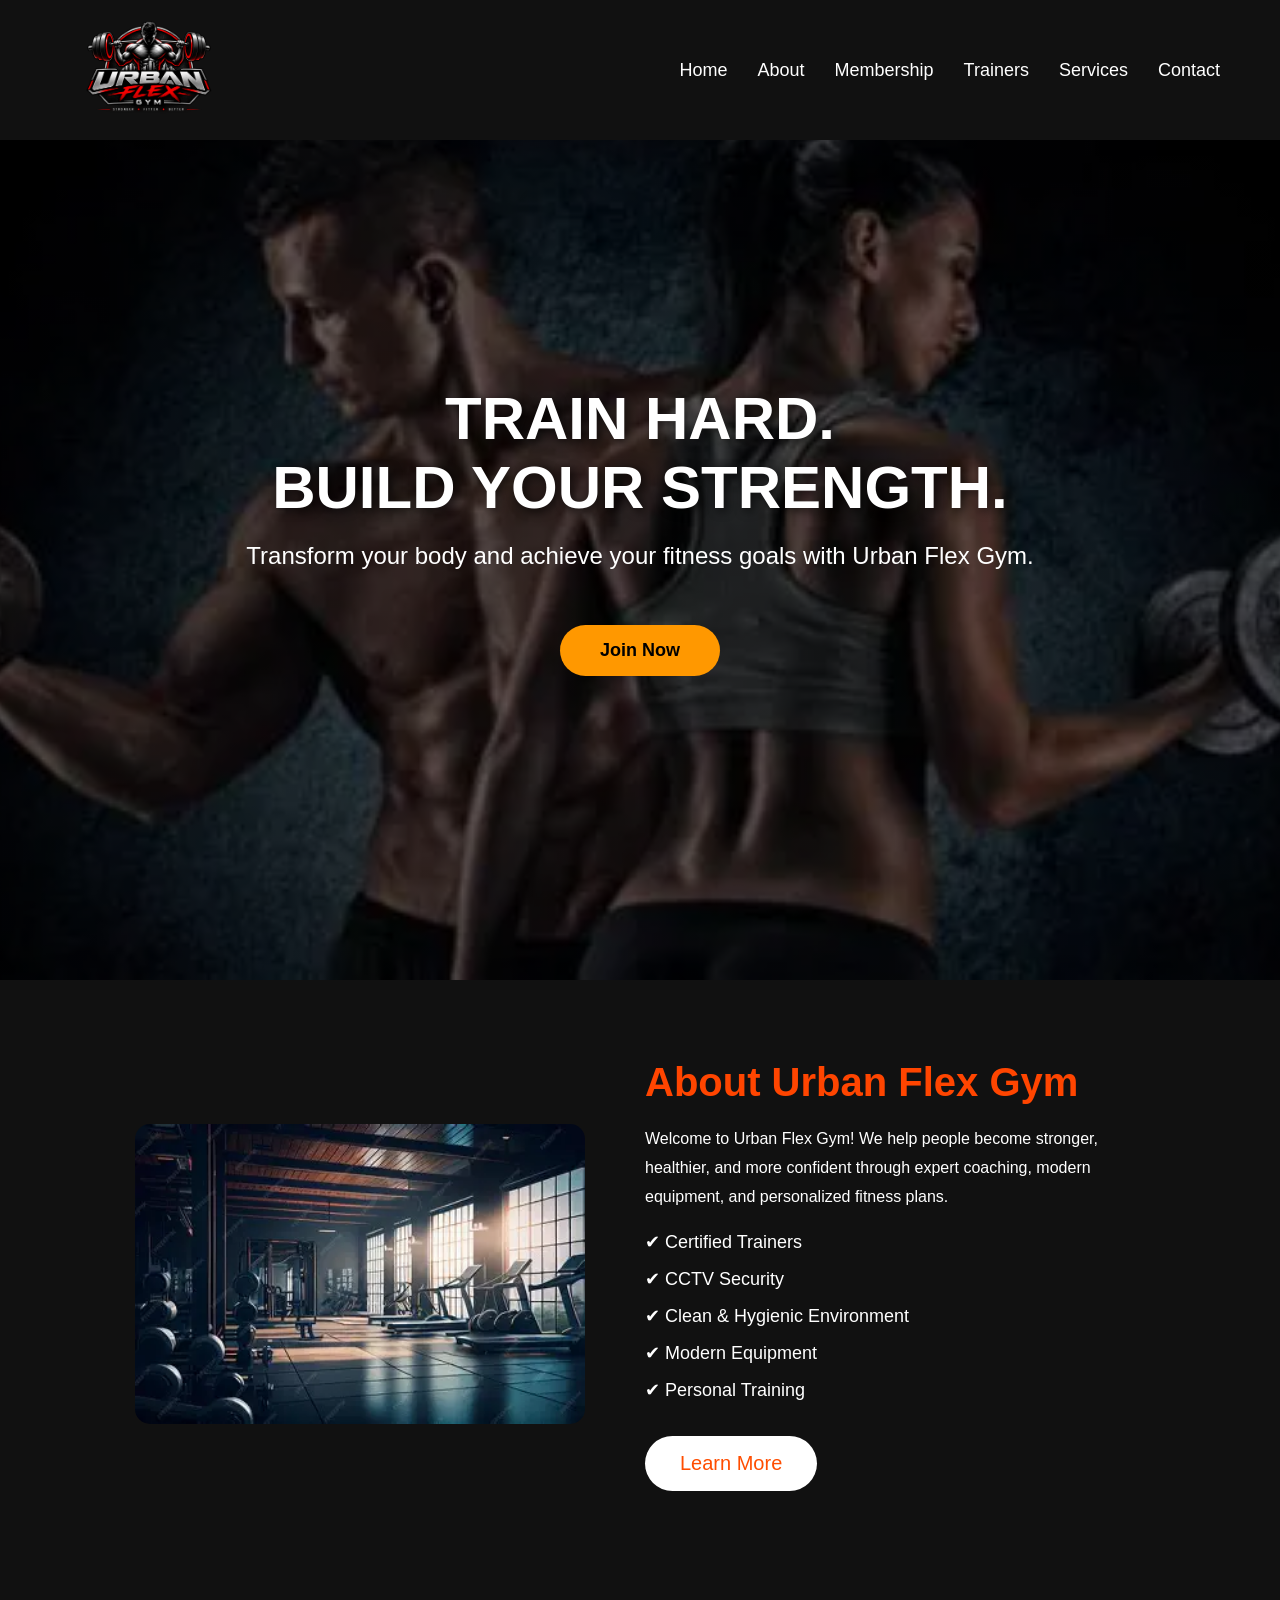
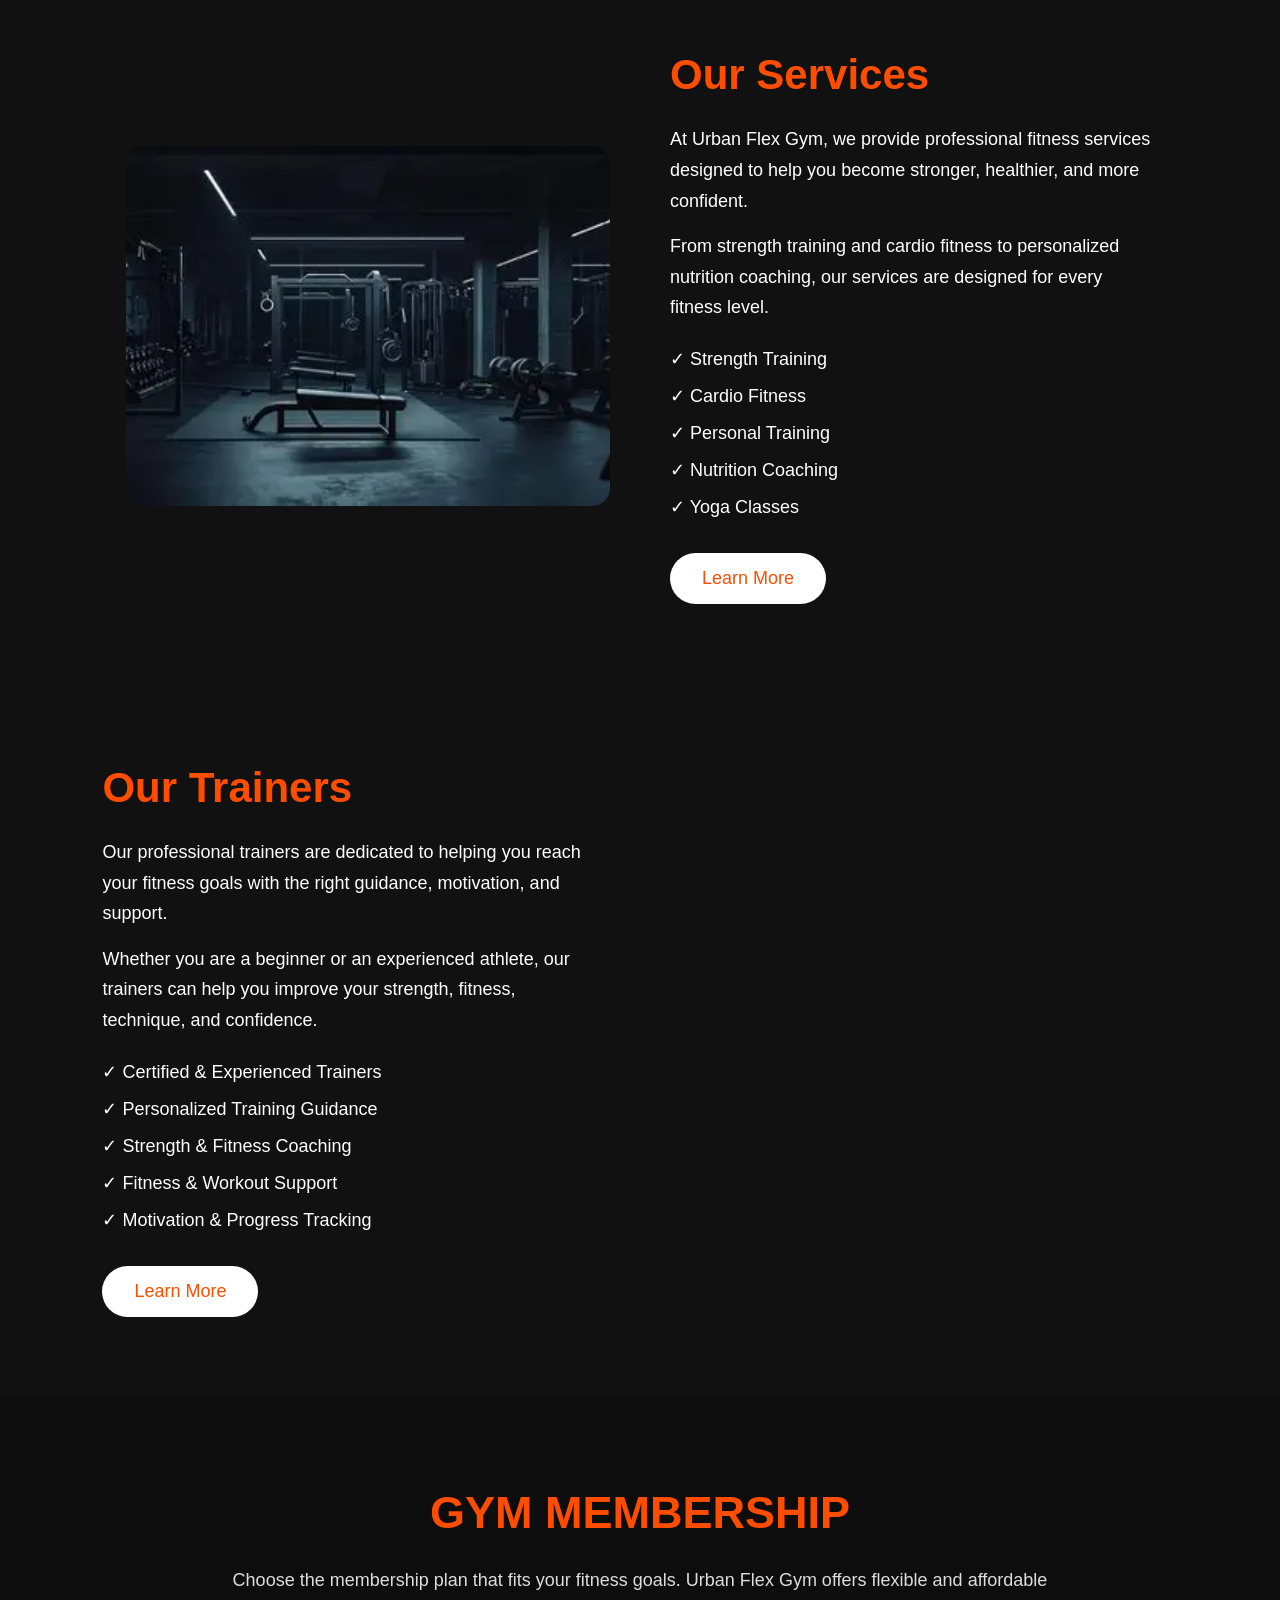
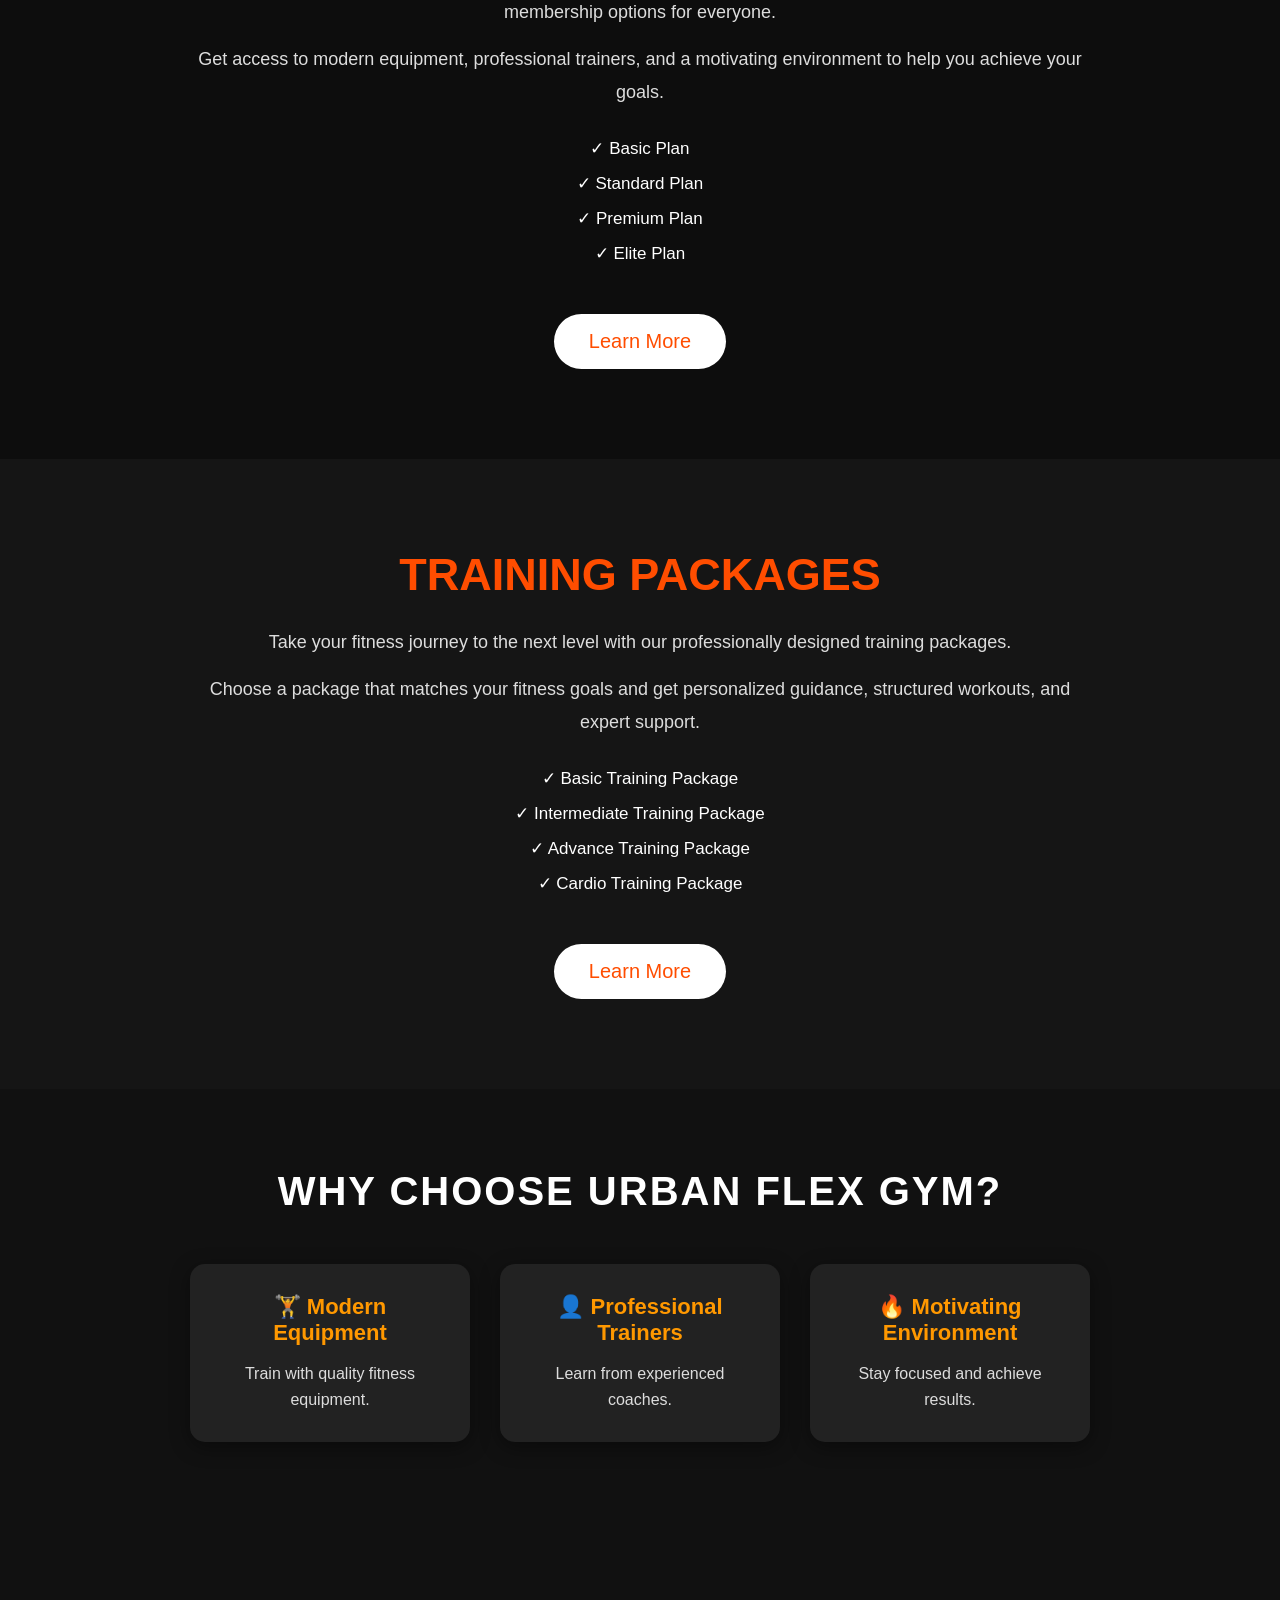
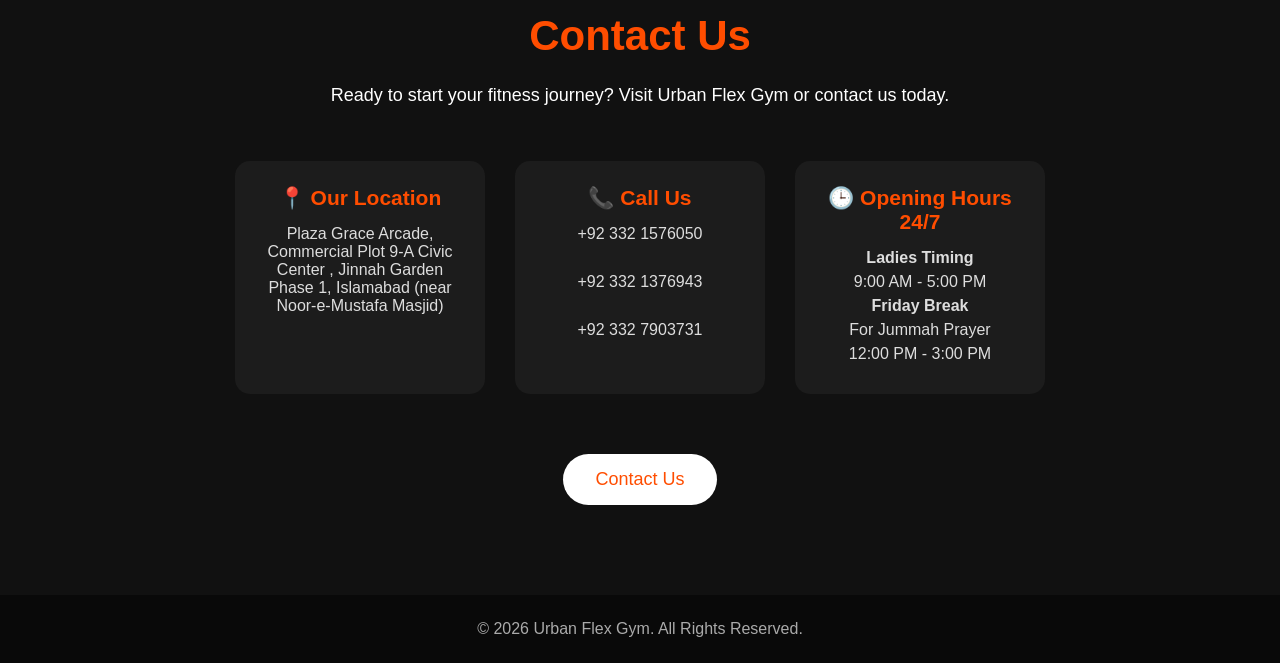
==== commit 71e57db4: "Update index.html" ====
--- a/index.html
+++ b/index.html
@@ -3,7 +3,7 @@
 <head>
     <meta charset="UTF-8">
     <meta name="viewport" content="width=device-width, initial-scale=1.0">
-    <meta name="google-site-verification" content="N450OUTRrQP66D0d65QCOvaPTi2yHdJYm7eD_qk-cuo" />
+<meta name="google-site-verification" content="y9gBhtFaZwi6JfoP0BwdOhjA98T_vJ7rbTyZYA4Ba1g" />
     <title>URBAN FLEX GYM</title>
     <link rel="stylesheet" href="style.css">
 </head>
@@ -284,24 +284,26 @@
                     Jinnah Garden Phase 1, Islamabad
                     (near Noor-e-Mustafa Masjid)</p>
             </div>
-
+ <div class="contact-item">
+                <h3>📞 Call Us</h3>
+                <p>+92 332 1576050</p><br>
+                <p>+92 332 1376943</p><br>
+                <p>+92 332 7903731</p>
+            </div>
+
+            
             <div class="contact-item">
-                <h3>📞 Call Us</h3>
-                <p>+92 328 2718913</p><br>
-                <p>+92 332 8912349</p>
-            </div>
-
-            
-            <div class="contact-item">
-    <h3>🕒 Opening Hours</h3>
+    <h3>🕒 Opening Hours 24/7</h3>
 
     <p><strong>Ladies Timing</strong></p>
     <p>9:00 AM - 5:00 PM</p>
 
-    <p><strong>Gents Timing</strong></p>
-    <p>5:00 AM - 9:00 AM</p>
-    <P>5:00 PM - 3:00 AM </P>
+    <p><strong>Friday Break</strong>
+    <p>For Jummah Prayer</p>
+    <P>12:00 PM - 3:00 PM</P>
      </div>
+
+            
 
 </div>
 <a href="contact.html" class="learn-more">
--- a/style.css
+++ b/style.css
@@ -3088,4 +3088,229 @@
         line-height: 1.8;
         margin-bottom: 10px;
     }
-}+}
+/* ===== MOBILE TRAINERS SECTION ===== */
+@media (max-width: 768px) {
+
+    .trainers {
+        padding: 50px 15px;
+        min-height: auto;
+        overflow: hidden;
+    }
+
+    .trainers-heading {
+        padding: 0 10px;
+    }
+
+    .trainers-heading h2 {
+        font-size: 28px;
+    }
+
+    .trainers-heading p {
+        font-size: 13px;
+        line-height: 1.6;
+    }
+
+    .trainer-container {
+        display: grid;
+        grid-template-columns: 1fr;
+        gap: 25px;
+        width: 100%;
+        margin: 30px auto 0;
+    }
+
+    .trainer-card {
+        width: 100%;
+        max-width: 350px;
+        margin: 0 auto;
+    }
+
+    .trainer-card img {
+        width: 100%;
+        height: 280px;
+        object-fit: cover;
+    }
+}
+
+.contact-box a {
+    color: white !important;
+    text-decoration: none;
+}
+
+.contact-box a:hover {
+    color: white !important;
+}
+/* =========================
+   TRAINERS MOBILE FIX
+========================= */
+
+@media (max-width: 768px) {
+
+    .trainers {
+        padding: 100px 15px 50px;
+        width: 100%;
+        box-sizing: border-box;
+        overflow-x: hidden;
+    }
+
+    .trainers-heading {
+        text-align: center;
+        width: 100%;
+        box-sizing: border-box;
+        margin-bottom: 30px;
+    }
+
+    .trainers-heading h1 {
+        font-size: 28px;
+        line-height: 1.2;
+    }
+
+    .trainers-heading span {
+        display: block;
+        font-size: 14px;
+        line-height: 1.5;
+        padding: 0 10px;
+    }
+
+    .trainer-container {
+        display: grid;
+        grid-template-columns: 1fr;
+        gap: 25px;
+        width: 100%;
+        box-sizing: border-box;
+    }
+
+    .trainer-card {
+        width: 100%;
+        max-width: 400px;
+        margin: 0 auto;
+        box-sizing: border-box;
+    }
+
+    .trainer-image {
+        width: 100%;
+        height: 280px;
+        overflow: hidden;
+    }
+
+    .trainer-image img {
+        width: 100%;
+        height: 100%;
+        object-fit: cover;
+    }
+
+    .trainer-info {
+        padding: 20px 15px;
+        text-align: center;
+    }
+
+    .trainer-info h2 {
+        font-size: 22px;
+    }
+
+    .trainer-info h3 {
+        font-size: 15px;
+    }
+
+    .trainer-info p {
+        font-size: 14px;
+        line-height: 1.6;
+    }
+
+    .trainer-specialties {
+        display: flex;
+        flex-wrap: wrap;
+        justify-content: center;
+        gap: 8px;
+    }
+
+}
+@media screen and (max-width: 768px) {
+    .trainers .trainer-container {
+        display: flex !important;
+        flex-direction: column !important;
+        align-items: center !important;
+        width: 100% !important;
+        gap: 25px !important;
+    }
+
+    .trainers .trainer-card {
+        width: 100% !important;
+        max-width: 350px !important;
+        margin: 0 auto !important;
+    }
+    html,
+body {
+    width: 100%;
+    max-width: 100%;
+    overflow-x: hidden;
+}
+
+/* All images stay inside mobile screen */
+img {
+    max-width: 100%;
+    height: auto;
+}
+
+/* Prevent sections from becoming wider than screen */
+section,
+div {
+    max-width: 100%;
+}
+
+/* Mobile contact/map fix */
+@media screen and (max-width: 700px) {
+
+    .contact-page {
+        width: 100%;
+        max-width: 100%;
+        box-sizing: border-box;
+        overflow-x: hidden;
+    }
+
+    .contact-details,
+    .contact-form {
+        width: 100%;
+        max-width: 100%;
+        box-sizing: border-box;
+    }
+
+    .map-container {
+        width: 100%;
+        max-width: 100%;
+        box-sizing: border-box;
+    }
+
+    .map-container iframe {
+        width: 100%;
+        max-width: 100%;
+        height: 300px;
+        display: block;
+    }
+
+    /* Prevent long text from breaking the screen */
+    p,
+    h1,
+    h2,
+    h3,
+    h4,
+    a,
+    li {
+        overflow-wrap: break-word;
+        word-wrap: break-word;
+    }
+
+    /* Trainer images */
+    .trainer-image,
+    .trainer-image img {
+        max-width: 100%;
+        box-sizing: border-box;
+    }
+
+    /* Equipment images */
+    .equipment-item img {
+        max-width: 100%;
+        box-sizing: border-box;
+    }
+}
+}
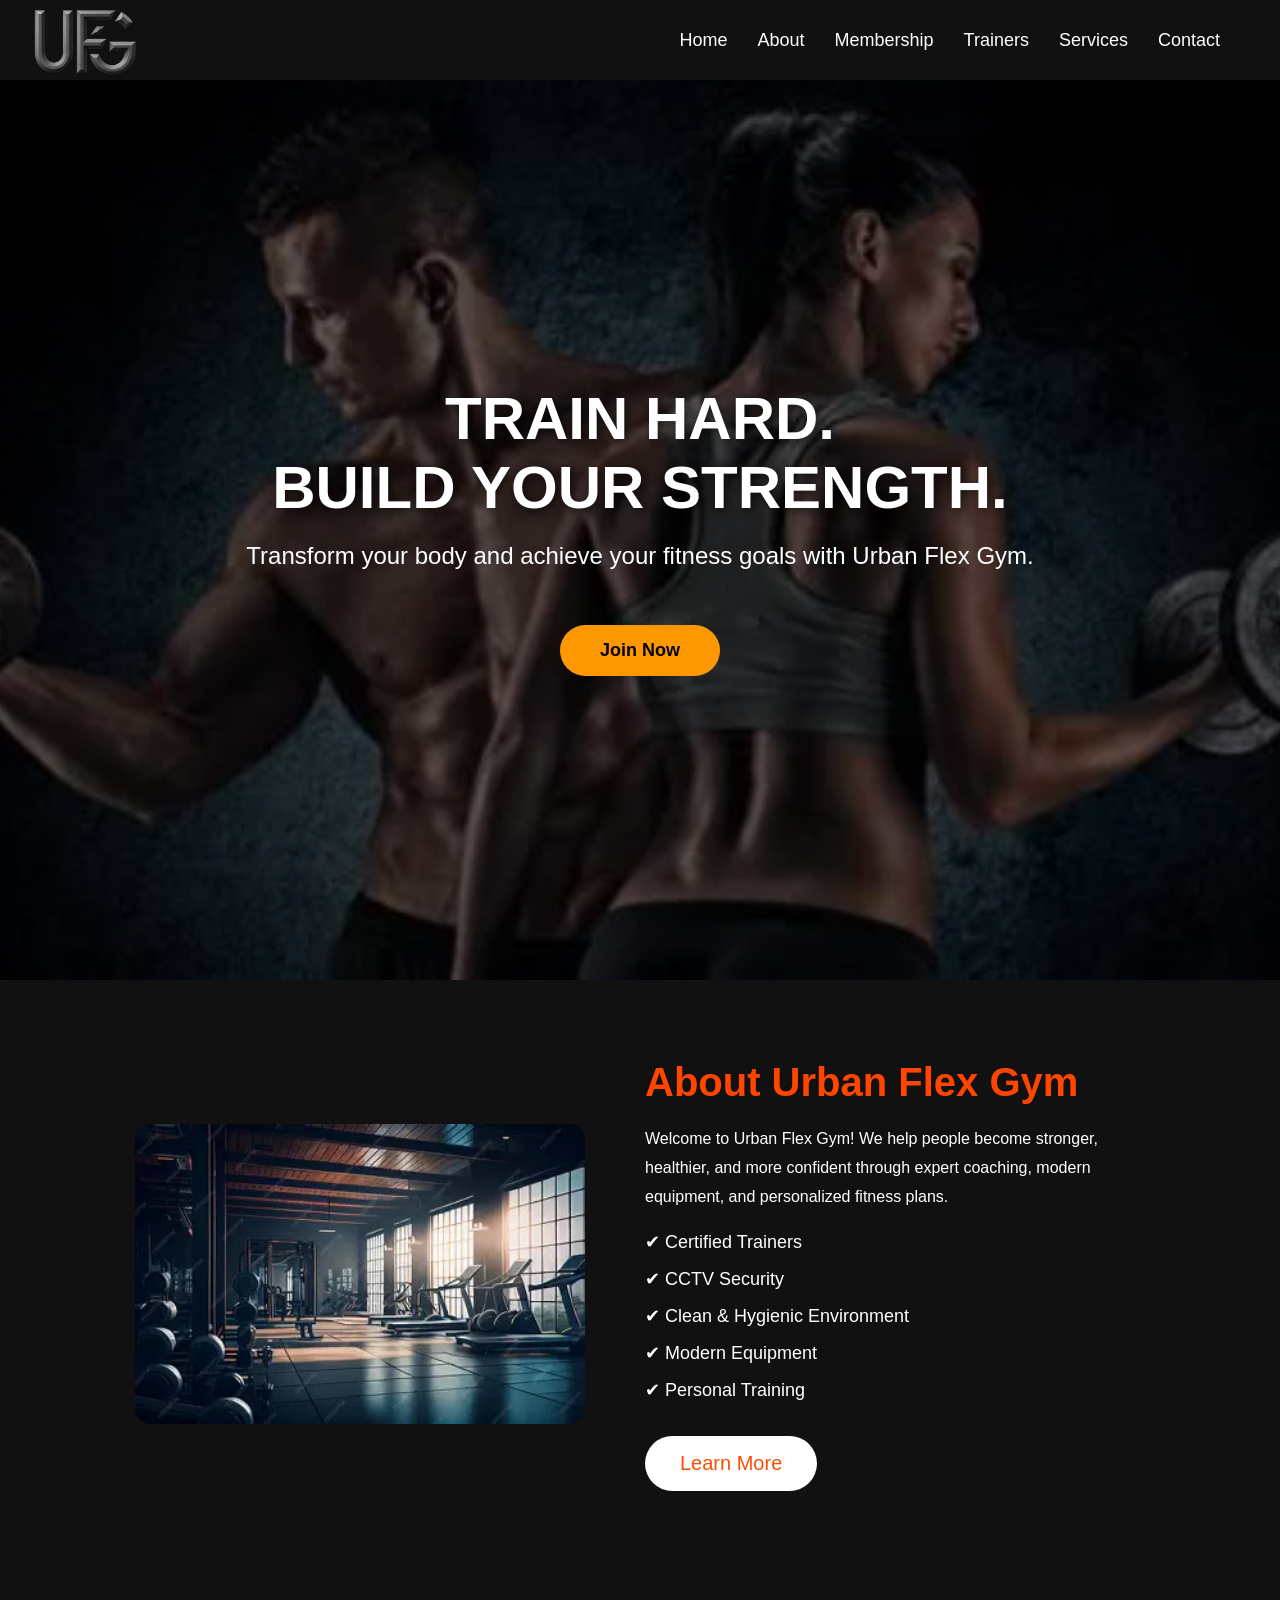
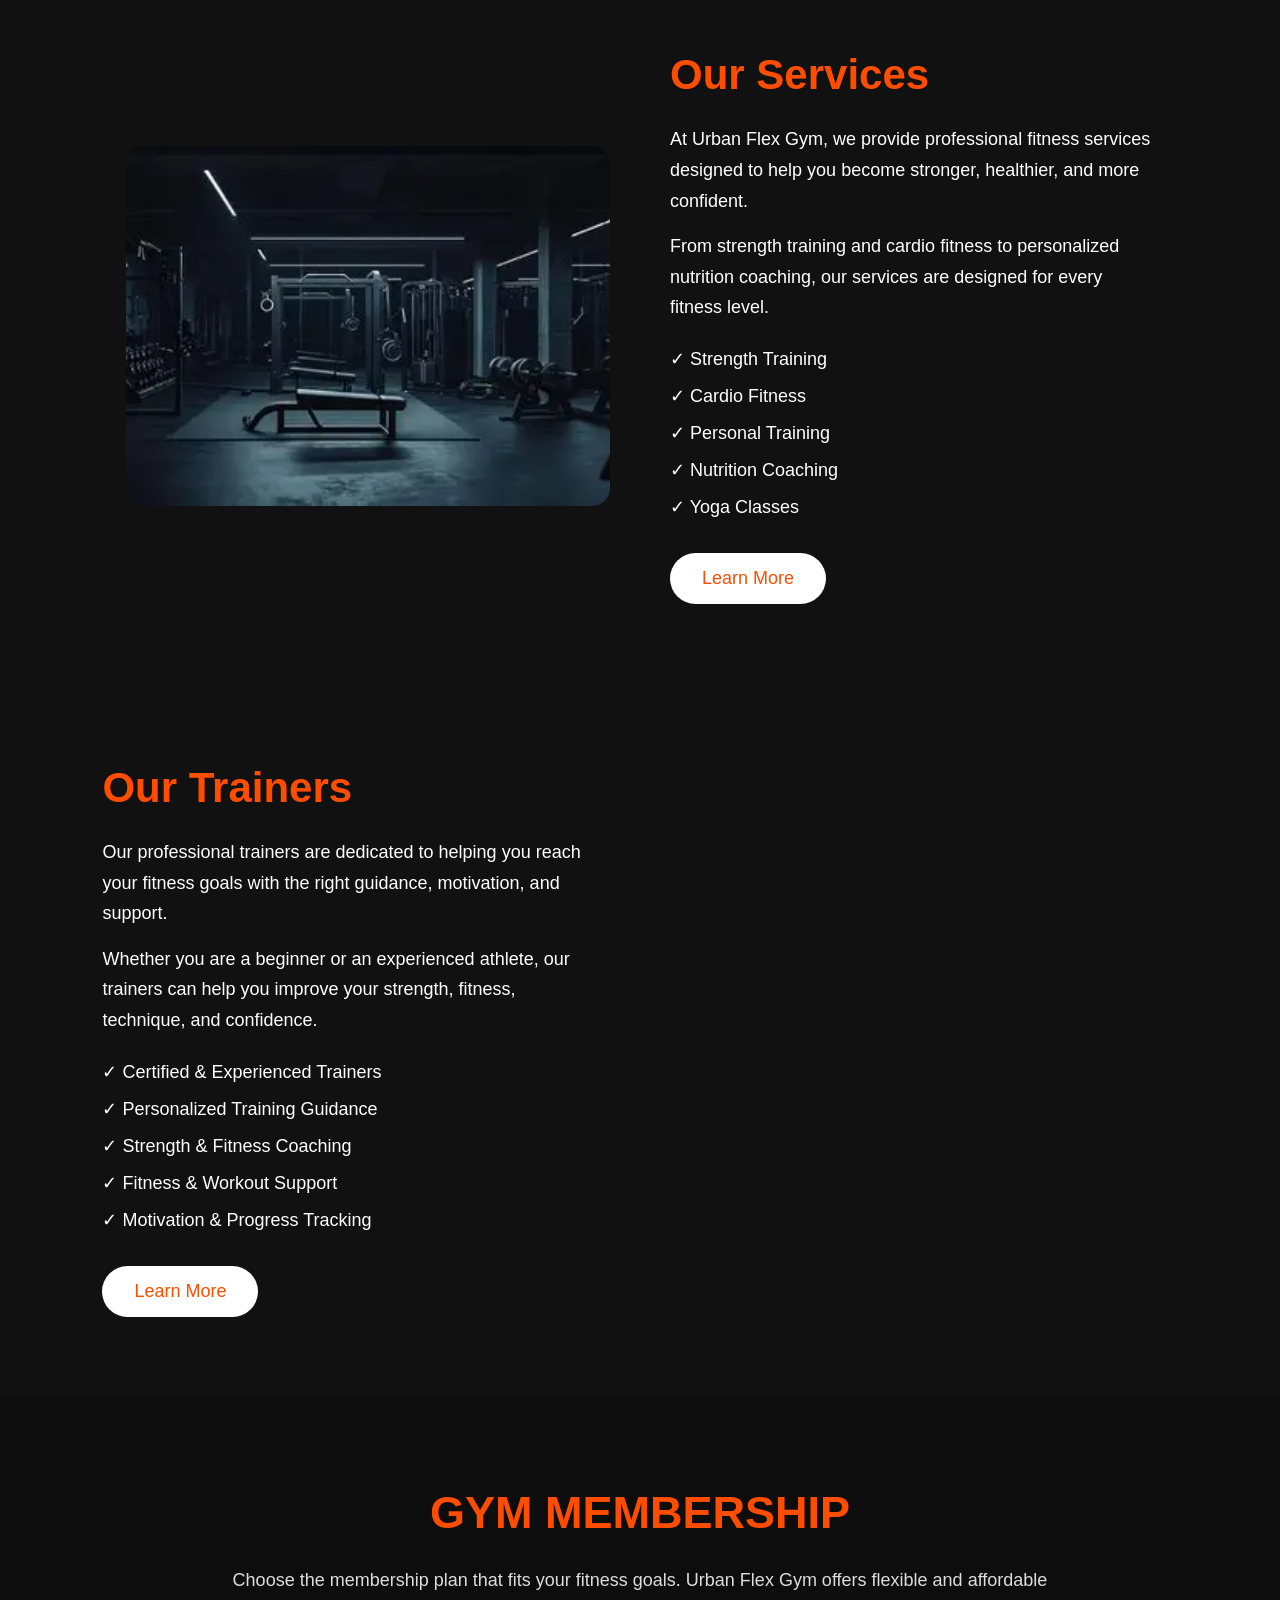
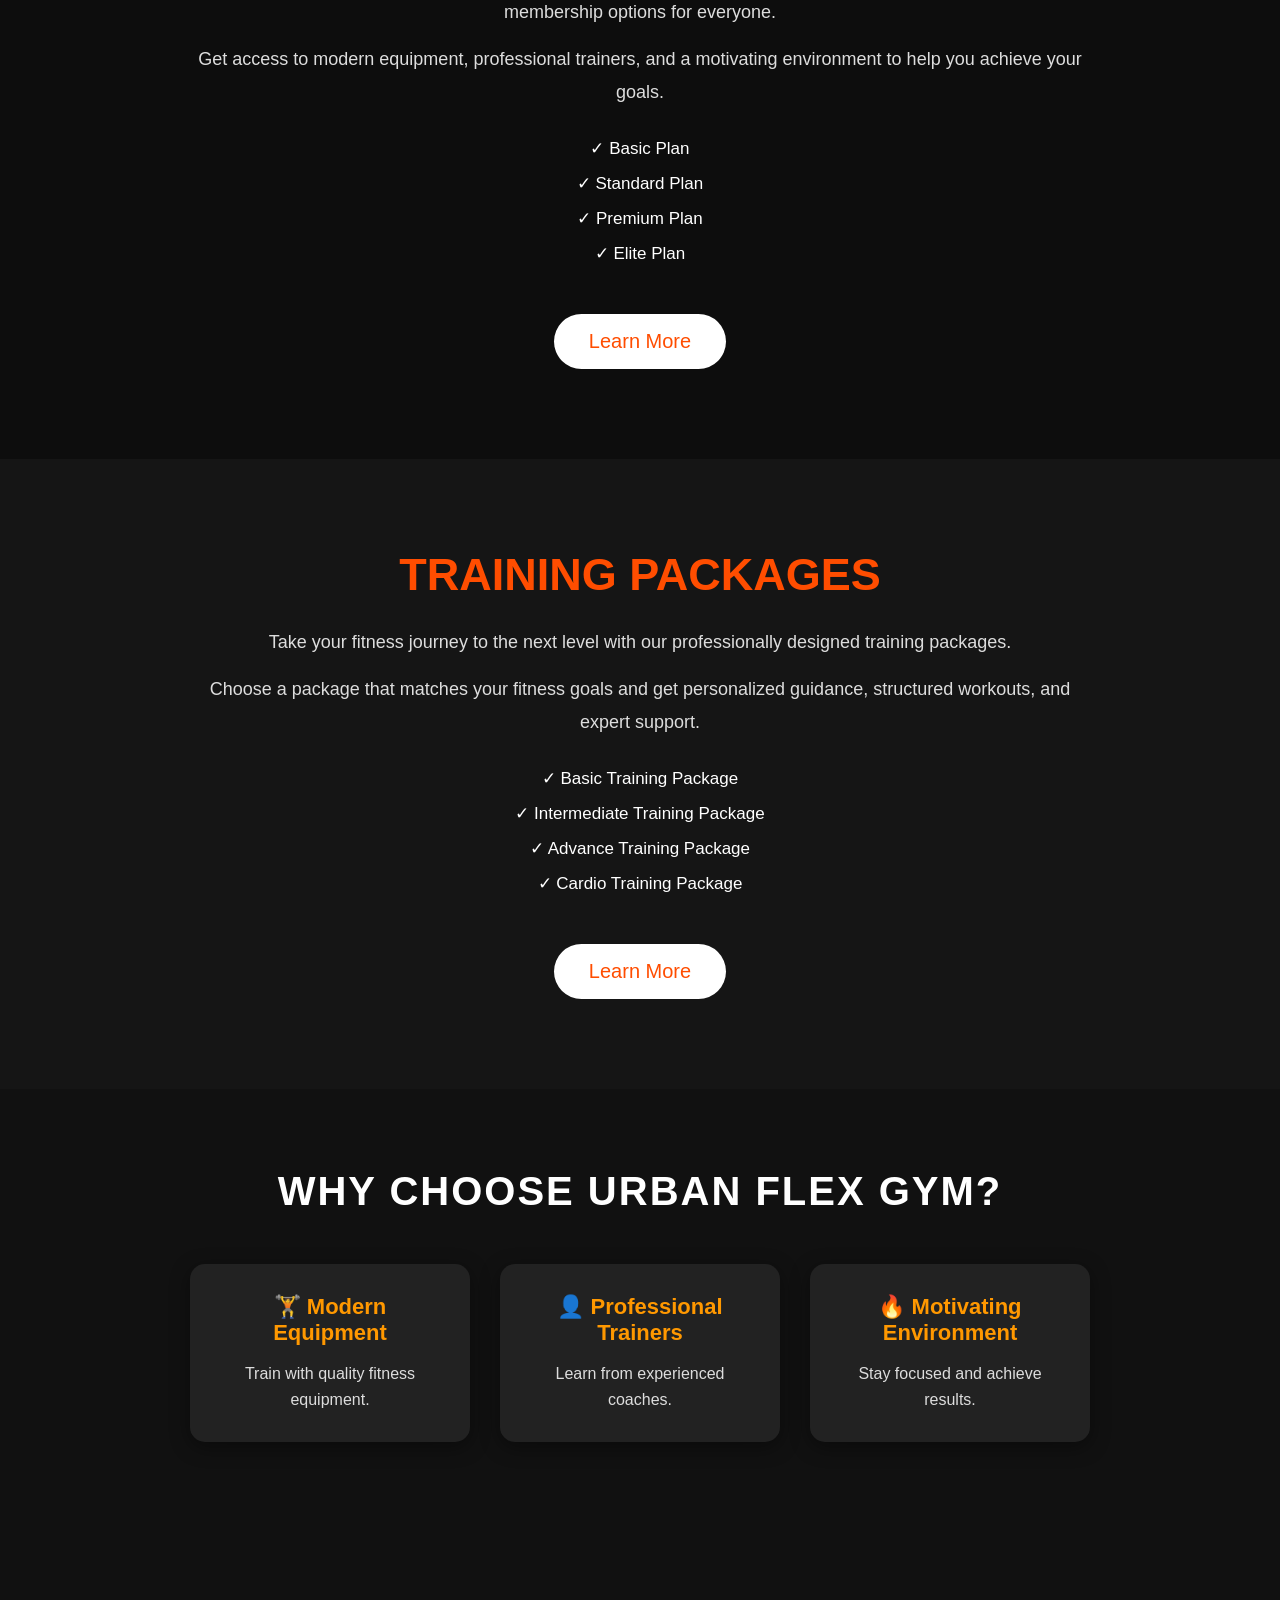
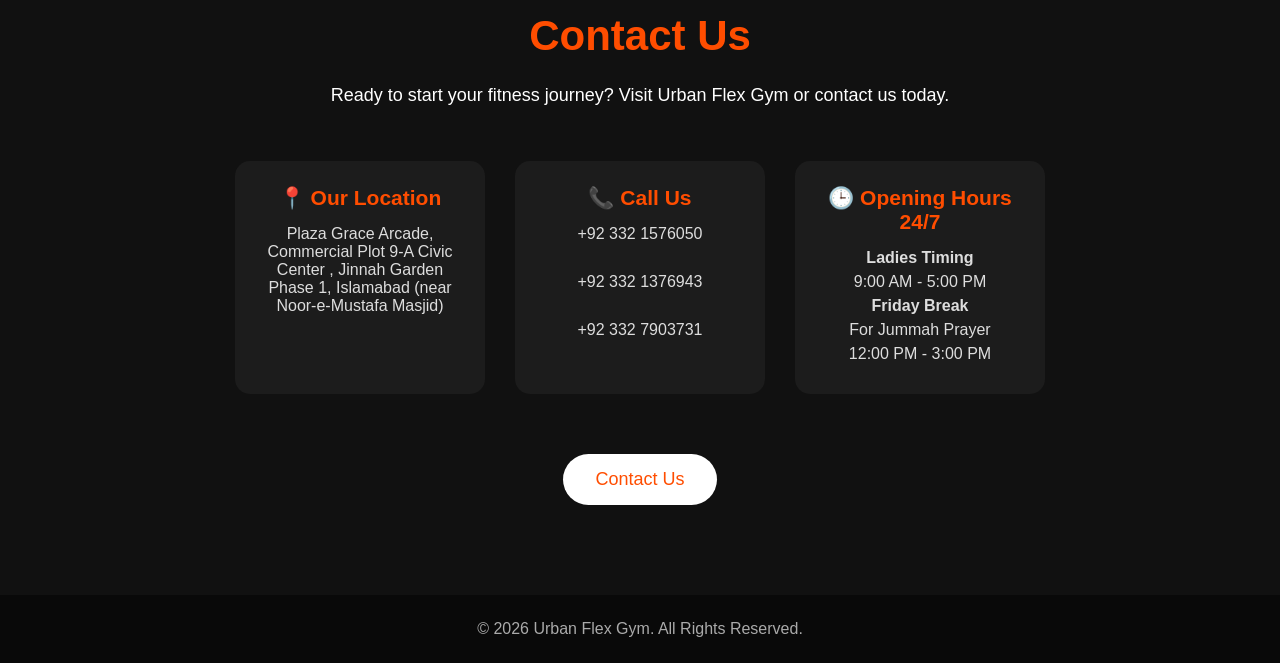
==== commit 7bc5daaa: "Update index.html" ====
--- a/index.html
+++ b/index.html
@@ -14,7 +14,7 @@
         <header>
     <nav class="navbar">
         <div class="logo">
-            <img src="565ece31-063a-4059-86ee-0f051c8fa37d.png" alt="Urban Flex Gym logo" class="logo-img">
+            <img src="ufg.png" alt="Urban Flex Gym logo" class="logo-img">
            </div>
         <ul class="nav-links">
             <li><a href="index.html">Home</a></li>
--- a/style.css
+++ b/style.css
@@ -17,15 +17,16 @@
     padding-top: 80px;
 }
 nav{
-    display:flex;
-    justify-content:space-between;
-    align-items:center;
-    padding:20px 60px;
-    background:#111;
     position:fixed;
     top:0;
     left:0;
     width:100%;
+    height:80px;
+    display:flex;
+    justify-content:space-between;
+    align-items:center;
+    padding:0 60px;
+    background:#111;
     z-index:1000;
 }
 .logo{
@@ -33,10 +34,15 @@
     font-size:30px;
     font-weight:bold;
 }
-.logo-img{
-    height: 100px;/*adjust size*/
-    width:auto;
-    display:block;
+.logo-img {
+    height: 100px;
+    width: auto;
+    position: absolute;
+    left: 30px;
+    top: 40px;
+    transform: translateY(-50%);
+    z-index: 10;
+    object-fit: contain;
 }
 .logo span{
     color:white;
@@ -2611,7 +2617,7 @@
     }
 
     .logo-img {
-        height: 60px;
+        height: 80px;
     }
 
     nav ul {
